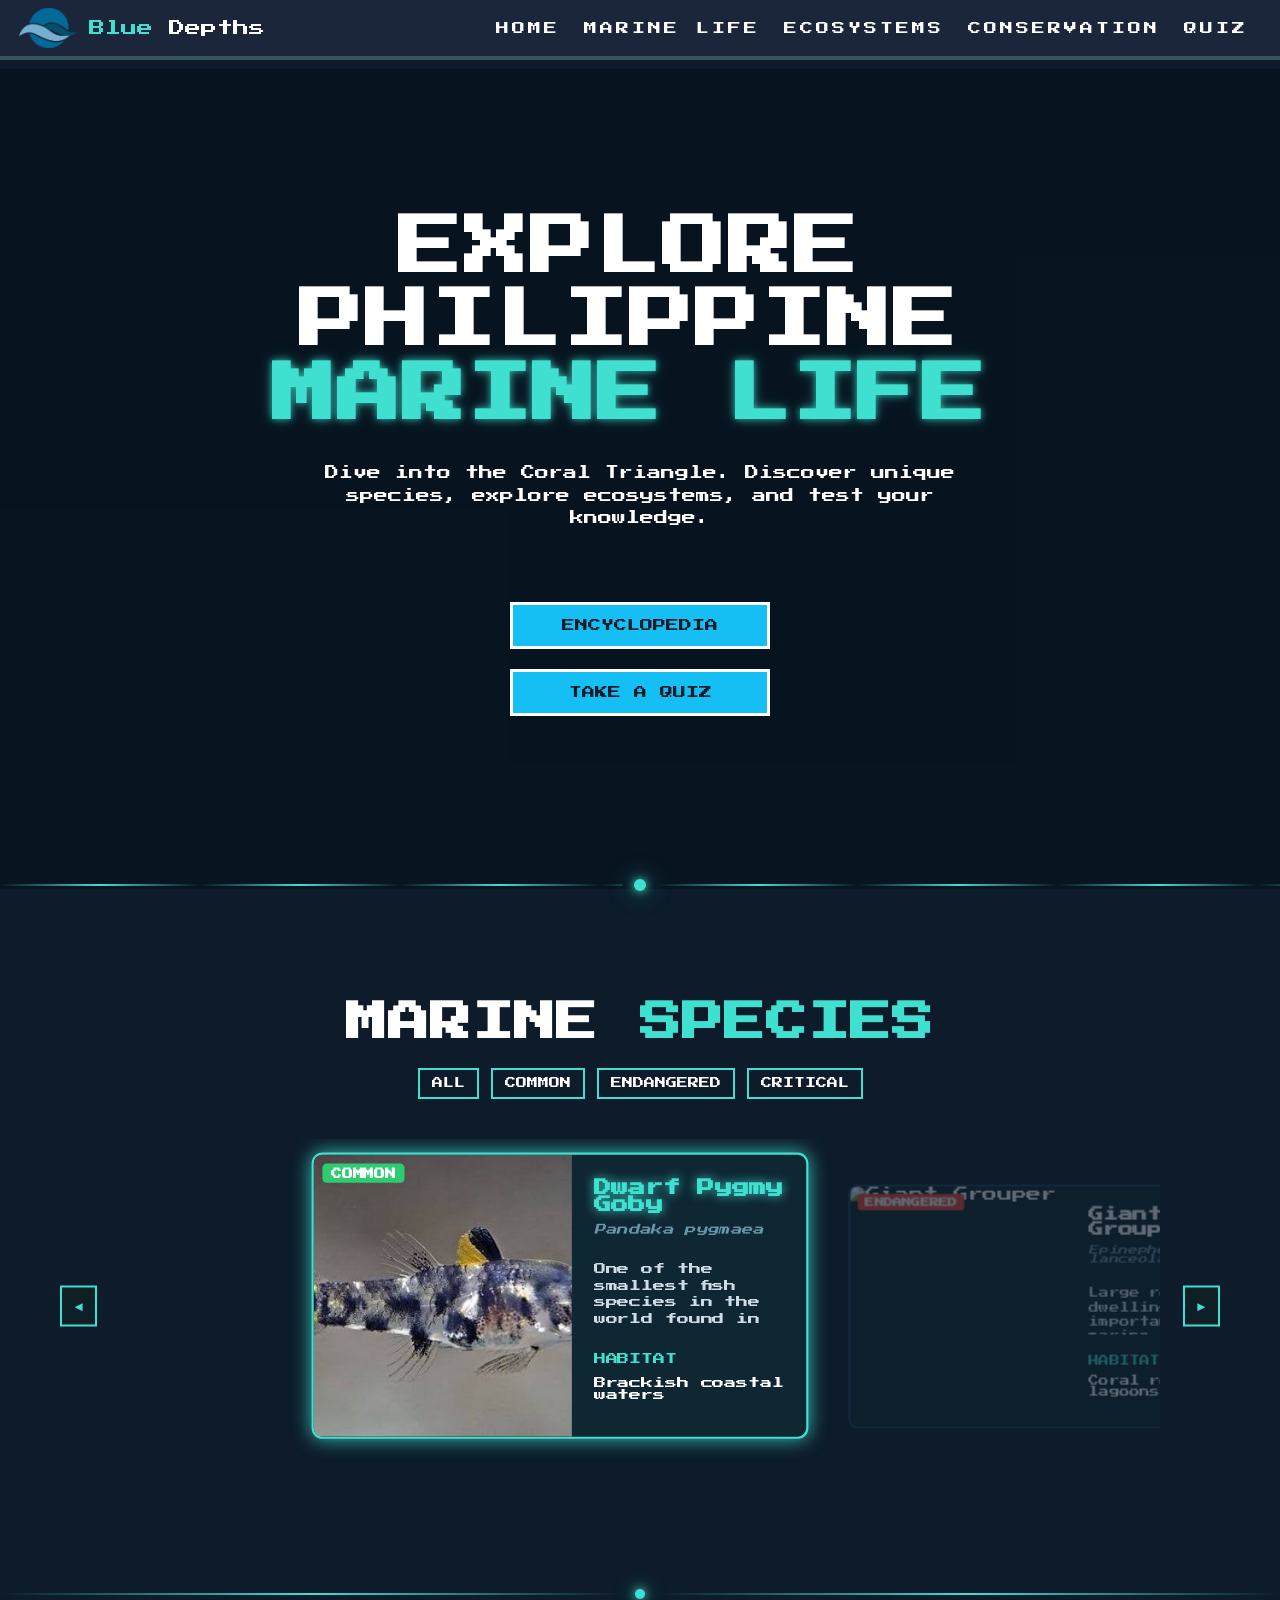
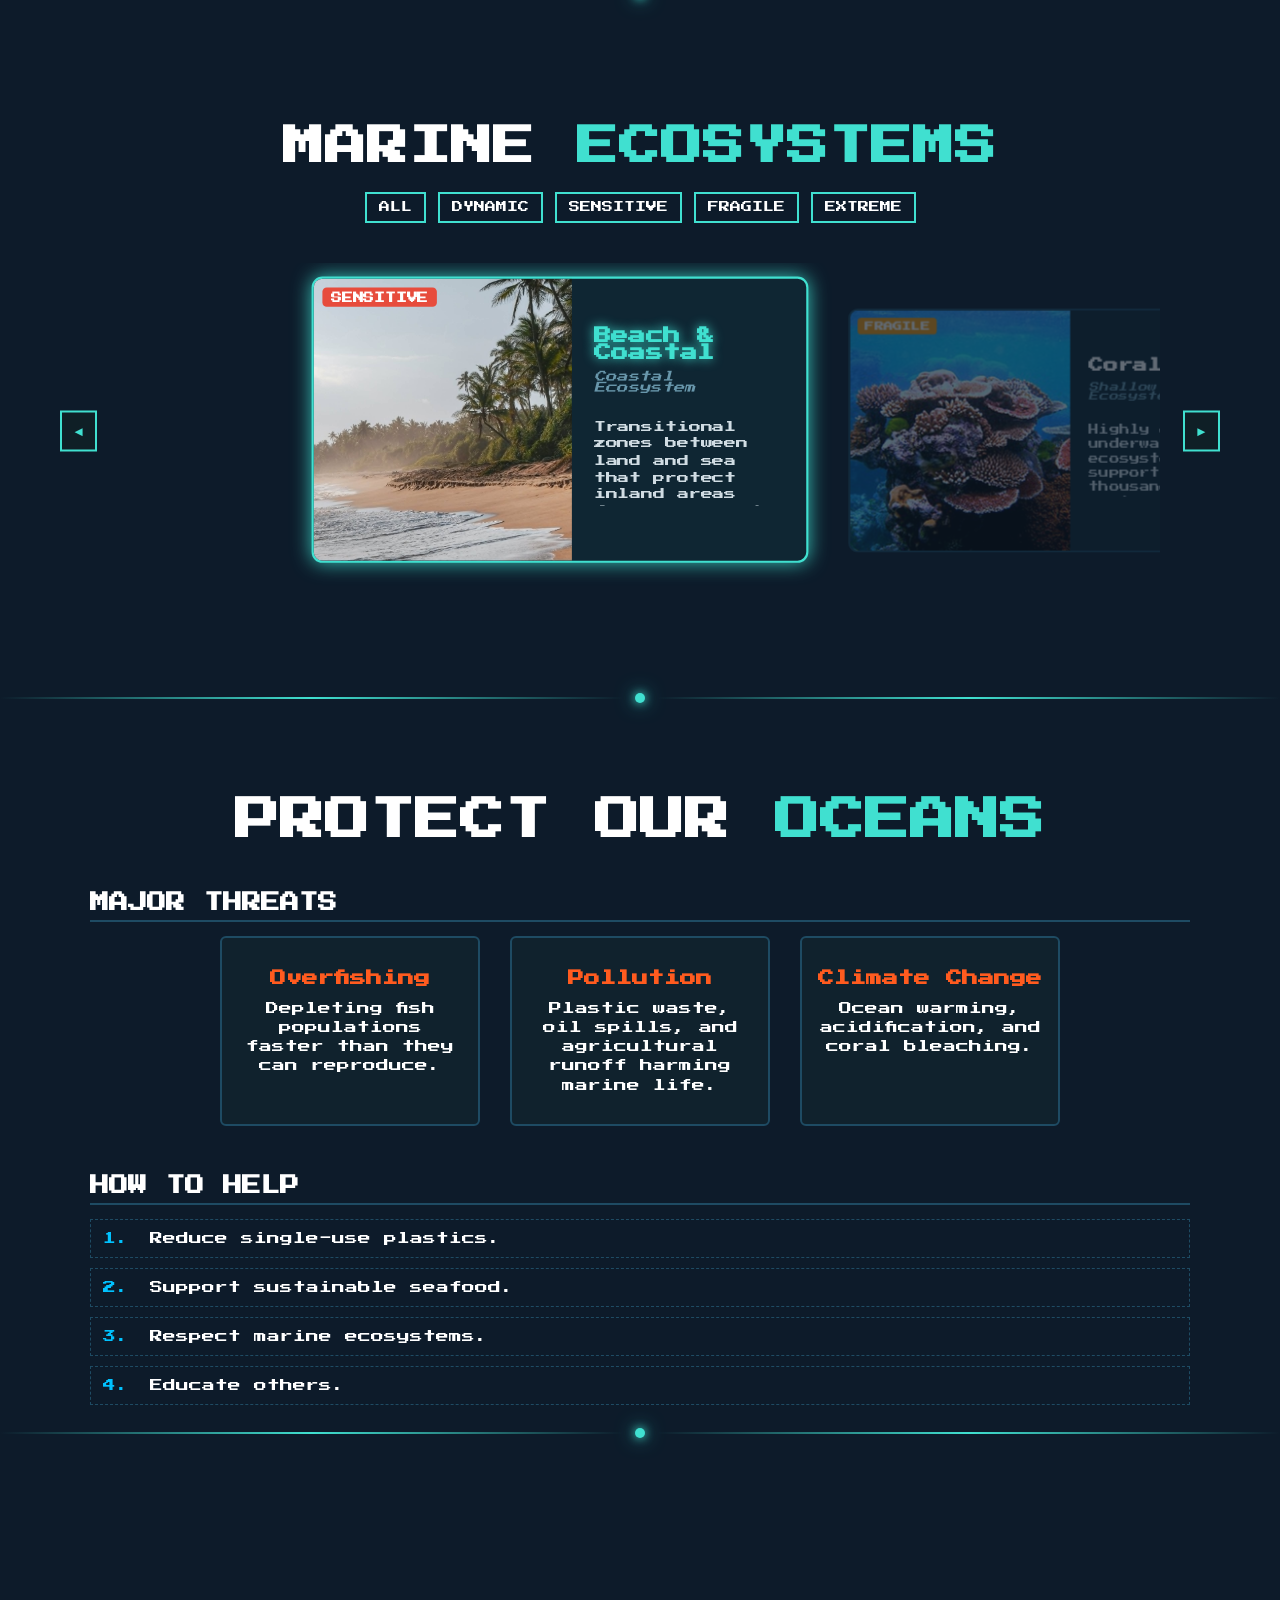
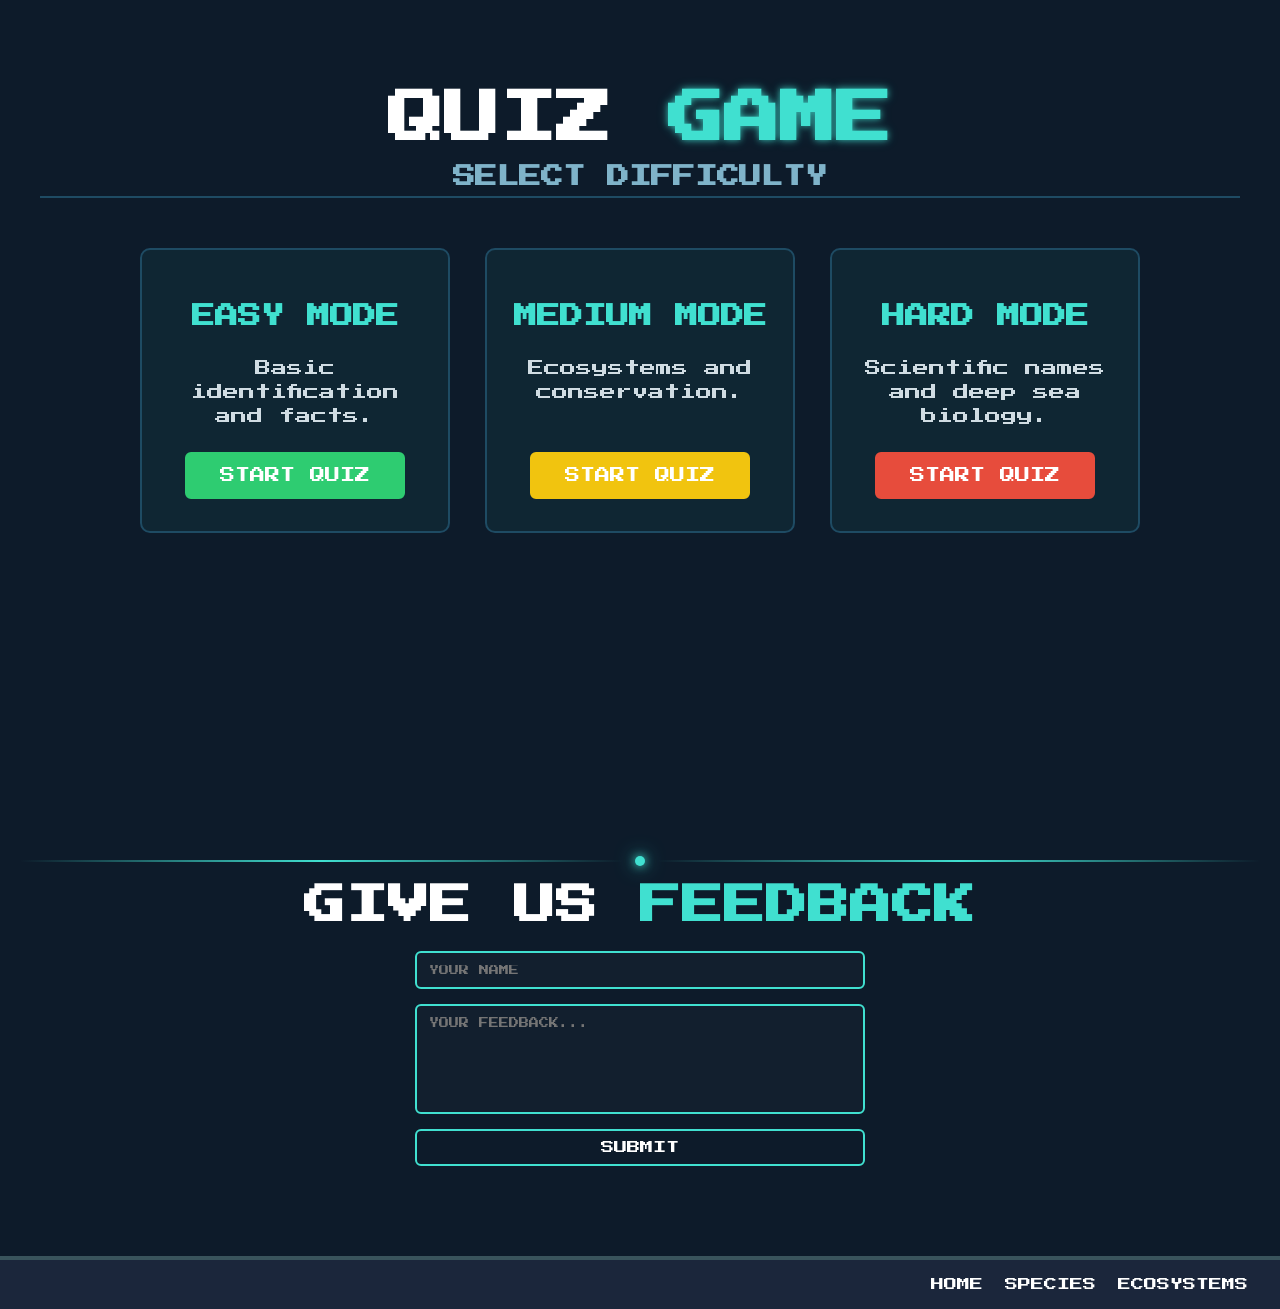
==== html/index.html @ 264533ca "yes" ====
<!DOCTYPE html>
<html lang="en">

<head>
  <meta charset="UTF-8">
  <meta name="viewport" content="width=device-width, initial-scale=1.0">
  <title>Marine Quiz</title>

  <!-- Google Font -->
  <link rel="preconnect" href="https://fonts.googleapis.com">
  <link rel="preconnect" href="https://fonts.gstatic.com" crossorigin>
  <link href="https://fonts.googleapis.com/css2?family=Press+Start+2P&display=swap" rel="stylesheet">

  <!-- CSS  -->
  <link rel="stylesheet" href="css/common.css">
  <link rel="stylesheet" href="css/homepage.css">
  <link rel="stylesheet" href="css/species.css">
  <link rel="stylesheet" href="css/conservation.css">
  <link rel="stylesheet" href="css/quiz.css">

  <!-- AOS  -->
  <link rel="stylesheet" href="https://unpkg.com/aos@2.3.4/dist/aos.css">

  <!-- ONLY scroll safety rule -->
  <style>
    section {
      scroll-margin-top: 90px;
    }

    #home {
     
      padding-top: 69px;
    }

    body:not(.species-page) {
      display: block;
      height: auto;
    }

    .hero {
      display: flex;
      flex-direction: column;
      justify-content: center;
      align-items: center;
      text-align: center;
      min-height: calc(100vh - 80px);
      padding-top: 40px;
    }

    .hero h1 {
      text-align: center;
      max-width: 800px;
      margin: 0 auto;
      line-height: 1.15;
      letter-spacing: 2px;
    }

    .hero p {
      text-align: center;
      max-width: 700px;
    }

    .hero .buttons {
      display: flex;
      justify-content: center;
      gap: 20px;
      margin-top: 25px;
    }

    .hero h1,
    .hero p,
    .hero .buttons {
      position: relative;
      top: -35px;
    }

    #species .species-page-main,
    #ecosystems .species-page-main {
      overflow: visible;
    }

    #conservation .conservation-page-main {
      overflow: visible;
    }
  </style>
</head>

<body>


<!-- ================= NAV ================= -->
<nav>

  <div class="nav-left">
    <img src="images,vids/logs.png" class="logo" alt="logo">
    <span class="site-name">
      <span class="accent">Blue </span>Depths</span>
  </div>

  <!-- HAMBURGER -->
  <div class="hamburger" id="hamburger">☰</div>

  <!-- NAV LINKS -->
  <div class="nav-right" id="navMenu">
    <span class="close-btn" id="closeMenu">✕</span>
    <a href="#home" class="active">HOME</a>
    <a href="#species">MARINE LIFE</a>
    <a href="#ecosystems">ECOSYSTEMS</a>
    <a href="#conservation">CONSERVATION</a>
    <a href="#quiz">QUIZ</a>
  </div>

</nav>

  <!-- ================= HOME ================= -->
  <section id="home" data-aos="fade-up">
    <div class="hero">

      <video autoplay muted loop class="bg-video">
        <source src="images,vids/fish.mp4" type="video/mp4">
      </video>

      <h1 class="reveal-on-scroll">
        EXPLORE<br>
        PHILIPPINE<br>
        <span class="highlight">MARINE LIFE</span>
      </h1>

      <p class="reveal-on-scroll">
        Dive into the Coral Triangle. Discover unique species,
        explore ecosystems, and test your knowledge.
      </p>

      <div class="buttons reveal-on-scroll">
        <a href="#species">ENCYCLOPEDIA</a>
        <a href="#quiz">TAKE A QUIZ</a>
      </div>

    </div>
  </section>

<div class="home-divider">
  <span></span>
</div>
<!-- ================= SPECIES ================= -->


<section id="species">
    <div class="home-divider">
    <span></span>
    </div>
  <main class="species-page-main">

    <section class="marine-species">

      <!-- TITLE -->
      <h1 class="section-title" data-aos="fade-right">
        MARINE <span class="accent">SPECIES</span>
      </h1>

      <!-- FILTER -->
      <div class="filter-buttons">
        <button data-filter="all">ALL</button>
        <button data-filter="common">COMMON</button>
        <button data-filter="endangered">ENDANGERED</button>
        <button data-filter="critical">CRITICAL</button>
      </div>

      <!-- SLIDER CONTAINER -->
      <div class="slider-container">

        <button class="arrow left">◄</button>

        <!-- GRID -->
        <div class="species-scroll">

          <!-- Dwarf Pygmy Goby -->
          <div class="species-card" data-status="common">
            <div class="species-image">
              <img src="images,vids/Dwarf pygmy goby_Fish.jpg" alt="Dwarf Pygmy Goby">
              <span class="status common">COMMON</span>
            </div>
            <div class="species-content">
              <h3>Dwarf Pygmy Goby</h3>
              <p class="latin">Pandaka pygmaea</p>
              <p class="desc">
                One of the smallest fish species in the world found in coastal waters.
              </p>
              <div class="habitat">
                <span>HABITAT</span>
                <p>Brackish coastal waters</p>
              </div>
            </div>
          </div>

          <!-- Giant Grouper -->
          <div class="species-card" data-status="endangered">
            <div class="species-image">
              <img src="images,vids/Giant Grouper_Fish.jpg" alt="Giant Grouper">
              <span class="status endangered">ENDANGERED</span>
            </div>
            <div class="species-content">
              <h3>Giant Grouper</h3>
              <p class="latin">Epinephelus lanceolatus</p>
              <p class="desc">
                Large reef-dwelling fish important for marine ecosystem balance.
              </p>
              <div class="habitat">
                <span>HABITAT</span>
                <p>Coral reefs and lagoons</p>
              </div>
            </div>
          </div>

          <!-- Largetooth Sawfish -->
          <div class="species-card" data-status="critical">
            <div class="species-image">
              <img src="images,vids/Largetooth Sawfish.jpg" alt="Largetooth Sawfish">
              <span class="status critical">CRITICAL</span>
            </div>
            <div class="species-content">
              <h3>Largetooth Sawfish</h3>
              <p class="latin">Pristis pristis</p>
              <p class="desc">
                Critically endangered fish with a distinctive saw-like snout.
              </p>
              <div class="habitat">
                <span>HABITAT</span>
                <p>Coastal waters and estuaries</p>
              </div>
            </div>
          </div>

          <!-- Napoleon Wrasse -->
          <div class="species-card" data-status="endangered">
            <div class="species-image">
              <img src="images,vids/Napoleon Wrasse.jpg" alt="Napoleon Wrasse">
              <span class="status endangered">ENDANGERED</span>
            </div>
            <div class="species-content">
              <h3>Napoleon Wrasse</h3>
              <p class="latin">Cheilinus undulatus</p>
              <p class="desc">
                Large reef fish recognized for its thick lips and intelligence.
              </p>
              <div class="habitat">
                <span>HABITAT</span>
                <p>Coral reefs</p>
              </div>
            </div>
          </div>

          <!-- Pelagic Thresher Shark -->
          <div class="species-card" data-status="endangered">
            <div class="species-image">
              <img src="images,vids/pelagic thresher sharks.jpg" alt="Pelagic Thresher Shark">
              <span class="status endangered">ENDANGERED</span>
            </div>
            <div class="species-content">
              <h3>Pelagic Thresher Shark</h3>
              <p class="latin">Alopias pelagicus</p>
              <p class="desc">
                Shark species known for its long whip-like tail used when hunting.
              </p>
              <div class="habitat">
                <span>HABITAT</span>
                <p>Open tropical oceans</p>
              </div>
            </div>
          </div>

          <!-- Green Sea Turtle -->
          <div class="species-card" data-status="endangered">
            <div class="species-image">
              <img src="images,vids/turtle.jpg" alt="Green Sea Turtle">
              <span class="status endangered">ENDANGERED</span>
            </div>
            <div class="species-content">
              <h3>Green Sea Turtle</h3>
              <p class="latin">Chelonia mydas</p>
              <p class="desc">
                Large marine turtle commonly found in tropical Philippine waters.
              </p>
              <div class="habitat">
                <span>HABITAT</span>
                <p>Coastal waters, seagrass beds</p>
              </div>
            </div>
          </div>

          <!-- Whale Shark -->
          <div class="species-card" data-status="endangered">
            <div class="species-image">
              <img src="images,vids/Whale Shark.jpg" alt="Whale Shark">
              <span class="status endangered">ENDANGERED</span>
            </div>
            <div class="species-content">
              <h3>Whale Shark</h3>
              <p class="latin">Rhincodon typus</p>
              <p class="desc">
                The largest fish species, known for gentle behavior.
              </p>
              <div class="habitat">
                <span>HABITAT</span>
                <p>Open tropical oceans</p>
              </div>
            </div>
          </div>

          <!-- Whale -->
          <div class="species-card" data-status="endangered">
            <div class="species-image">
              <img src="images,vids/whale.jpg" alt="Whale">
              <span class="status endangered">ENDANGERED</span>
            </div>
            <div class="species-content">
              <h3>Whale</h3>
              <p class="latin">Cetacea</p>
              <p class="desc">
                Large marine mammals that play a vital role in ocean ecosystems.
              </p>
              <div class="habitat">
                <span>HABITAT</span>
                <p>Deep and open oceans</p>
              </div>
            </div>
          </div>

        </div>

        <button class="arrow right">►</button>

      </div>

    </section>

  </main>
</section>

<div class="section-divider">
  <span></span>
</div>
<!-- ================= ECOSYSTEMS ================= -->
<section id="ecosystems">
  <main class="species-page-main">

    <section class="marine-species">

      <!-- TITLE -->
      <h1 class="section-title" data-aos="fade-right">
        MARINE <span class="accent">ECOSYSTEMS</span>
      </h1>

      <!-- FILTER -->
      <div class="ecosystem-filter-buttons">
        <button data-filter="all">ALL</button>
        <button data-filter="common">DYNAMIC</button>
        <button data-filter="endangered">SENSITIVE</button>
        <button data-filter="fragile">FRAGILE</button>
        <button data-filter="critical">EXTREME</button>
      </div>

      <!-- ================= SLIDER WRAPPER ================= -->
      <div class="slider-container">

        <button class="arrow left">◄</button>

        <div class="species-scroll">

          <!-- Beach & Coastal -->
          <div class="species-card" data-status="endangered">
            <div class="species-image">
              <img src="images,vids/Beach and Coastal Ecosystem.jpg" alt="Beach and Coastal Ecosystem">
              <span class="status endangered">SENSITIVE</span>
            </div>
            <div class="species-content">
              <h3>Beach & Coastal</h3>
              <p class="latin">Coastal Ecosystem</p>
              <p class="desc">
                Transitional zones between land and sea that protect inland areas from waves and storms.
              </p>
            </div>
          </div>

          <!-- Coral Reefs -->
          <div class="species-card" data-status="fragile">
            <div class="species-image">
              <img src="images,vids/coral reefs.jpg" alt="Coral Reefs">
              <span class="status fragile">FRAGILE</span>
            </div>
            <div class="species-content">
              <h3>Coral Reefs</h3>
              <p class="latin">Shallow Marine Ecosystem</p>
              <p class="desc">
                Highly diverse underwater ecosystems that support thousands of marine species.
              </p>
            </div>
          </div>

          <!-- Mangrove Forests -->
          <div class="species-card" data-status="endangered">
            <div class="species-image">
              <img src="images,vids/Mangrove Forests.jpg" alt="Mangrove Forests">
              <span class="status endangered">SENSITIVE</span>
            </div>
            <div class="species-content">
              <h3>Mangrove Forests</h3>
              <p class="latin">Coastal Wetlands</p>
              <p class="desc">
                Mangroves prevent coastal erosion and act as nurseries for fish.
              </p>
            </div>
          </div>

          <!-- Seagrass Beds -->
          <div class="species-card" data-status="fragile">
            <div class="species-image">
              <img src="images,vids/Seagrass Beds.jpg" alt="Seagrass Beds">
              <span class="status fragile">FRAGILE</span>
            </div>
            <div class="species-content">
              <h3>Seagrass Beds</h3>
              <p class="latin">Shallow Coastal Waters</p>
              <p class="desc">
                Underwater meadows providing food and shelter for marine life.
              </p>
            </div>
          </div>

          <!-- Intertidal -->
          <div class="species-card" data-status="common">
            <div class="species-image">
              <img src="images,vids/Intertidal Zones.jpg" alt="Intertidal Zones">
              <span class="status common">DYNAMIC</span>
            </div>
            <div class="species-content">
              <h3>Intertidal Zones</h3>
              <p class="latin">Tidal Shore Ecosystem</p>
              <p class="desc">
                Areas exposed during low tide and submerged during high tide.
              </p>
            </div>
          </div>

          <!-- Estuaries -->
          <div class="species-card" data-status="endangered">
            <div class="species-image">
              <img src="images,vids/Estuaries.jpg" alt="Estuaries">
              <span class="status endangered">SENSITIVE</span>
            </div>
            <div class="species-content">
              <h3>Estuaries</h3>
              <p class="latin">Brackish Ecosystem</p>
              <p class="desc">
                Nutrient-rich areas where freshwater meets seawater.
              </p>
            </div>
          </div>

          <!-- Open Ocean -->
          <div class="species-card" data-status="common">
            <div class="species-image">
              <img src="images,vids/Open Ocean.jpg" alt="Open Ocean">
              <span class="status common">DYNAMIC</span>
            </div>
            <div class="species-content">
              <h3>Open Ocean</h3>
              <p class="latin">Pelagic Zone</p>
              <p class="desc">
                Largest marine ecosystem supporting migratory species.
              </p>
            </div>
          </div>

          <!-- Deep Sea -->
          <div class="species-card" data-status="critical">
            <div class="species-image">
              <img src="images,vids/Deep Sea Ecosystem.jpg" alt="Deep Sea Ecosystem">
              <span class="status critical">EXTREME</span>
            </div>
            <div class="species-content">
              <h3>Deep Sea</h3>
              <p class="latin">Aphotic Zone</p>
              <p class="desc">
                Dark, high-pressure environment with unique organisms.
              </p>
            </div>
          </div>

        </div>

        <button class="arrow right">►</button>

      </div>
      <!-- ================= END SLIDER ================= -->

    </section>
  </main>
</section>

<div class="section-divider">
  <span></span>
</div>
  <!-- ================= CONSERVATION ================= -->
<main class="conservation-page-main">
    <div class="conservation">

      <!-- TITLE -->
      <h1 class="con-title reveal-on-scroll">
        PROTECT OUR <span class="accent">OCEANS</span>
      </h1>

      <!-- MAJOR THREATS -->
      <section>
        <h2 class="reveal-on-scroll">MAJOR THREATS</h2>

        <div class="threats">
          <div class="card reveal-on-scroll" style="--delay: 0s">
            <h3>Overfishing</h3>
            <p>Depleting fish populations faster than they can reproduce.</p>
          </div>

          <div class="card reveal-on-scroll" style="--delay: 0.15s">
            <h3>Pollution</h3>
            <p>Plastic waste, oil spills, and agricultural runoff harming marine life.</p>
          </div>

          <div class="card reveal-on-scroll" style="--delay: 0.3s">
            <h3>Climate Change</h3>
            <p>Ocean warming, acidification, and coral bleaching.</p>
          </div>
        </div>
      </section>

      <!-- HOW TO HELP -->
      <section>
        <h2 class="reveal-on-scroll">HOW TO HELP</h2>

        <div class="help-list">
          <div class="reveal-on-scroll"><span>1.</span> Reduce single-use plastics.</div>
          <div class="reveal-on-scroll"><span>2.</span> Support sustainable seafood.</div>
          <div class="reveal-on-scroll"><span>3.</span> Respect marine ecosystems.</div>
          <div class="reveal-on-scroll"><span>4.</span> Educate others.</div>
        </div>
      </section>
    </div>
  </main>

<div class="section-divider">
  <span></span>
</div>
<!-- ================= QUIZ ================= -->
<section id="quiz">

  <main class="quiz-container">

    <!-- MAIN TITLE -->
    <h1 class="quiz-main-title reveal-on-scroll">
      QUIZ <span class="accent">GAME</span>
    </h1>

    <!-- SUBTITLE -->
    <h2 class="quiz-subtitle reveal-on-scroll">
      SELECT DIFFICULTY
    </h2>

    <!-- MODES -->
    <div class="mode-grid">

      <div class="mode-card reveal-on-scroll" style="--delay: 0s">
        <h3>EASY MODE</h3>
        <p>Basic identification and facts.</p>
        <a href="easy-quiz.html" class="start-btn easy">START QUIZ</a>
      </div>

      <div class="mode-card reveal-on-scroll" style="--delay: 0.15s">
        <h3>MEDIUM MODE</h3>
        <p>Ecosystems and conservation.</p>
        <a href="medium-quiz.html" class="start-btn medium">START QUIZ</a>
      </div>

      <div class="mode-card reveal-on-scroll" style="--delay: 0.3s">
        <h3>HARD MODE</h3>
        <p>Scientific names and deep sea biology.</p>
        <a href="hard-quiz.html" class="start-btn hard">START QUIZ</a>
      </div>

    </div>

  </main>

</section>


<!-- ================= FEEDBACK ================= -->

<section id="feedback">
  
  <div class="section-divider">
    <span></span>
  </div>


  <main class="species-page-main">
    <section class="marine-species">

      <h1 class="section-title">
        GIVE US <span class="accent">FEEDBACK</span>
      </h1>

      <form class="feedback-form">

        <input type="text" id="nameInput" placeholder="YOUR NAME" required>

        <textarea id="feedbackInput" placeholder="YOUR FEEDBACK..." required></textarea>

        <button type="submit">SUBMIT</button>

      </form>

    </section>
  </main>

</section>

<!-- THANK YOU POPUP -->
<div id="thankPopup" class="popup">
  <div class="popup-box">
    ✅ Thank you for your feedback!
  </div>
</div>

  <!-- ================= FOOTER ================= -->

<footer>
  <div class="foot-right">
    <a href="#home">HOME</a>
    <a href="#species">SPECIES</a>
    <a href="#ecosystems">ECOSYSTEMS</a>
  </div>
</footer>


<!-- MODAL -->
<!-- SOUND -->
<audio id="click-sound" src="images/vids/tunetank.com_interface-cursor-click.wav"></audio>

<!-- ================= AOS SCRIPT ================= -->
<script src="https://unpkg.com/aos@2.3.4/dist/aos.js"></script>

<!-- ================= MAIN JS ================= -->
<script src="js/scroll-species.js"></script>

<!-- ================= AUDIO ================= -->
<!-- AUDIO -->
<audio id="click-sound" preload="auto">
  <source src="images,vids/tunetank.com_interface-cursor-click.wav" type="audio/wav">
</audio>

<!-- SIMPLE LARGE IMAGE MODAL -->
<div id="detailModal" class="modal">
  <div class="modal-content">
    <span class="modal-close">&times;</span>
    
<div class="modal-image">
  <img id="modalImage" src="" alt="">
  <span id="modalStatus" class="modal-status"></span>   <!-- ← Add this -->
</div>
    
    <div class="modal-info">
      <h2 id="modalTitle"></h2>
      <p id="modalLatin" class="latin-name"></p>
      <div id="modalStatus" class="modal-status"></div>
      
      <div class="modal-description">
        <h3>Description</h3>
        <p id="modalDesc"></p>
      </div>
      
      <div class="modal-habitat">
        <h3>Habitat</h3>
        <p id="modalHabitat"></p>
      </div>
    </div>
  </div>
</div>

</body>
</html>
---- html/css/common.css ----
/* ========================= GLOBAL RESET ========================= */
:root {
  --feedback-offset: -80px;
}
* {
  box-sizing: border-box;
}

html,
body {
  margin: 0;
  padding: 0;

  overflow-x: hidden;
}

/* ========================= GLOBAL ========================= */
body {
  font-family: "Press Start 2P", system-ui;

  background-color: #0d1b2a;
  color: #ffffff;
}

.accent {
  color: #40E0D0;
}

/* EASY FEEDBACK POSITION CONTROL */
:root {
  --feedback-offset: 100px;
}
/* ================= COMPACT MOBILE MODAL ================= */
.modal {
  display: none;
  position: fixed;
  z-index: 2000;
  left: 0;
  top: 0;
  width: 100%;
  height: 100%;
  background-color: rgba(0, 0, 0, 0.95);
  overflow-y: auto;
  padding: 15px 10px;
}

.modal-content {
  background-color: #0a1f2b;
  margin: 0 auto;
  max-width: 260px;
  border: 3px solid #40E0D0;
  border-radius: 12px;
  overflow: hidden;
  box-shadow: 0 0 30px rgba(64, 224, 208, 0.5);
}
.modal-info {
  padding: 20px;
}

.modal-info h2 {
  font-size: 1.6rem;
  margin: 0 0 8px 0;
  color: #40E0D0;
}

.latin-name {
  font-size: 1rem;
  color: #7fb3c9;
  margin-bottom: 15px;
}

.modal-status {
  position: absolute;
  top: 15px;
  left: 15px;
  padding: 6px 16px;
  border-radius: 5px;
  font-size: 13px;
  font-weight: bold;
}

/* Text sections spacing */
.modal-description h3,
.modal-habitat h3 {
  color: #40E0D0;
  margin: 22px 0 8px 0;
  font-size: 1.2rem;
}

.modal-description p,
.modal-habitat p {
  font-size: 0.97rem;
  line-height: 1.65;
  margin-bottom: 0;
}
/* Make it smaller on mobile */
@media (max-width: 768px) {
  .modal-content {
    margin: 20px auto;
    max-height: 85vh;           /* Not full screen */
  }
  
  .modal-image img {
    height: 100px;              /* Smaller image */
  }
}

.modal-image img {
  width: 100%;
  height: 220px;
  object-fit: cover;
}

/* Desktop version */
@media (min-width: 769px) {
  .modal-content {
    display: flex;
    max-width: 820px;
  }
  .modal-image img {
    width: 360px;
    height: 360px;
  }
}

.modal-close {
  position: absolute;
  top: 12px;
  right: 18px;
  font-size: 38px;
  color: #40E0D0;
  cursor: pointer;
  z-index: 10;
}

.modal-info {
  padding: 18px 20px;
}

.modal-info h2 {
  font-size: 1.55rem;
  margin: 0 0 6px 0;
  color: #40E0D0;
}

.latin-name {
  font-size: 1rem;
  color: #7fb3c9;
  margin-bottom: 12px;
}

.modal-status {
  display: inline-block;
  padding: 6px 16px;
  border-radius: 6px;
  font-size: 12.5px;
  margin-bottom: 18px;
}

.modal-description h3,
.modal-habitat h3 {
  color: #40E0D0;
  margin: 18px 0 8px 0;
  font-size: 1.15rem;
}

.modal-description p,
.modal-habitat p {
  font-size: 0.95rem;
  line-height: 1.6;
}
.modal-image {
  position: relative;
}

.modal-image .modal-status {
  position: absolute;
  top: 15px;
  left: 15px;
  padding: 6px 14px;
  border-radius: 4px;
  font-size: 13px;
  font-weight: bold;
  z-index: 5;
}

/* Status colors */
.modal-status.common { background-color: #2ecc71; }
.modal-status.endangered { background-color: #e74c3c; }
.modal-status.critical { background-color: #b71c1c; }
.modal-status.fragile { background-color: #f39c12; }

/* ========================= NAV BAR ========================= */
nav {
  position: relative;
  z-index: 1000;

  width: 100%;
  height: 60px;

  padding: 14px 10px;

  display: flex;
  justify-content: space-between;
  align-items: center;

  background-color: #1b263b;

  border-bottom: 4px solid #39545c;
}

.nav-left {
  display: flex;
  align-items: center;

  gap: 8px;

  margin-left: -13px;
}

.logo {
  height: clamp(20px, 8vw, 40px) !important;
}

.site-name {
  font-size: clamp(0.7rem, 3vw, 1rem) !important;
}

/* ========================= NAV LINKS ========================= */
.nav-right {
  display: flex;

  gap: 20px;

  opacity: 1;

  transition: opacity 0.3s ease;
}

.nav-right a {
  color: #ffffff;

  text-decoration: none;

  font-size: clamp(16px, 5vw, 22px);

  letter-spacing: 3px;

  text-align: center;

  transition: 0.2s;
}

.nav-right a:hover {
  color: #40E0D0;

  text-shadow: 0 0 12px rgba(64, 224, 208, 0.8);

  transform: scale(1.05);
}

/* ========================= HAMBURGER ======================== */
.hamburger {
  display: none;

  background: none;
  border: none;

  color: white;

  font-size: 28px;

  cursor: pointer;
}

/* CLOSE BUTTON */
.close-btn {
  position: absolute;

  top: 25px;
  right: 25px;

  color: white;

  font-size: 28px;

  cursor: pointer;

  transition: 0.2s;
}

.close-btn:hover {
  color: #40E0D0;

  transform: scale(1.1);
}

/* ========================= HERO / HOMEPAGE ========================= */
#home {
  position: relative;

  overflow: hidden;
}

.bg-video {
  position: absolute;
  inset: 0;

  width: 100%;
  height: 100%;

  object-fit: cover;

  z-index: -1;
}

.hero {
  display: flex;
  flex-direction: column;
  justify-content: center;
  align-items: center;

  width: 100%;
  max-width: 100%;

  min-height: 100vh;

  padding: 40px 20px;

  gap: 20px;

  text-align: center;

  overflow: hidden;
}

/* ========================= HERO TEXT ========================= */
.hero h1 {
  margin: 0 auto 10px;

  max-width: 95%;

  font-size: clamp(1rem, 9vw, 4rem) !important;

  line-height: 1.3;

  letter-spacing: 1px;

  overflow-wrap: break-word;

  white-space: normal;

  transform: translateX(-11px) !important;
}

.hero p {
  max-width: 320px;

  margin-top: 10px;

  font-size: clamp(10px, 3vw, 16px);

  line-height: 1.6;
}

/* HIGHLIGHT */
.hero .highlight {
  display: inline-block;

  white-space: nowrap;

  font-size: clamp(1.4rem, 8vw, 4rem);

  color: #40E0D0;

  letter-spacing: 1px;

  text-shadow: 0 0 8px rgba(64, 224, 208, 0.7);
}

/* ========================= BUTTONS  ========================= */
.buttons {
  display: flex;
  flex-direction: column;
  align-items: center;

  gap: 12px;

  margin-top: 20px;
}

.buttons a {
  width: 100%;
  max-width: 260px;

  display: block;

  padding: clamp(8px, 2vw, 14px);

  border: 2px solid #40E0D0;

  color: white;

  text-align: center;
  text-decoration: none;

  font-size: clamp(10px, 2.5vw, 13px);

  transition: all 0.2s ease;
}

.buttons a:hover {
  background-color: #40E0D0;

  color: #0d1b2a;
}


/* ========================= FOOTER (RIGHT ALIGN ALL DEVICES) ========================= */

footer {
  width: 100%;
  padding: 16px 20px;

  display: flex;
  justify-content: flex-end;   /* RIGHT */
  align-items: center;

  background-color: #1b263b;
  border-top: 4px solid #39545c;
}

/* FORCE RIGHT */
.foot-right {
  display: flex;
  gap: 20px;

  margin-left: auto;      
  justify-content: flex-end;
}

/* LINKS STYLE */
.foot-right a {
  color: white;
  text-decoration: none;
  font-size: clamp(10px, 2vw, 13px);
}

.foot-right a:hover {
  color: #40E0D0;
}


/* ========================= QUIZ ========================= */
#quiz {
  padding-bottom: 10px !important;
}

#quiz .quiz-container {
  margin-bottom: 0;
  padding-bottom: 0;
}

/* =========================  FEEDBACK FORM  ========================= */
#feedback {
  padding: 50px 20px;

  /* CONTROL POSITION HERE */
  margin-top: var(--feedback-offset);
}

#feedback .species-page-main {
  padding-top: 0 !important;
}

.feedback-form {
  display: flex;
  flex-direction: column;

  gap: 15px;

  max-width: 450px;

  margin: 0 auto;
}

/* INPUTS */
.feedback-form input,
.feedback-form textarea {
  font-family: "Press Start 2P", system-ui;

  font-size: 10px;

  padding: 12px;

  border: 2px solid #40E0D0;
  border-radius: 6px;

  background: rgba(255, 255, 255, 0.02);

  color: white;

  outline: none;

  transition: 0.2s;
}

/* INPUT FOCUS */
.feedback-form input:focus,
.feedback-form textarea:focus {
  border-color: #40E0D0;

  box-shadow: 0 0 10px rgba(64, 224, 208, 0.6);
}

/* TEXTAREA */
.feedback-form textarea {
  min-height: 110px;

  resize: none;
}

/* BUTTON */
.feedback-form button {
  font-family: "Press Start 2P", system-ui;

  padding: 10px;

  background: none;

  color: white;

  border: 2px solid #40E0D0;
  border-radius: 6px;

  cursor: pointer;

  transition: 0.2s;
}

.feedback-form button:hover {
  background: #40E0D0;

  color: #0d1b2a;

  box-shadow: 0 0 12px rgba(64, 224, 208, 0.7);
}

/* POPUP  */
.popup {
  position: fixed;
  inset: 0;

  display: none;
  justify-content: center;
  align-items: center;

  background: rgba(0, 0, 0, 0.7);
}

.popup-box {
  font-family: "Press Start 2P";

  padding: 20px;

  background: #0f2633;

  color: #40E0D0;

  border: 2px solid #40E0D0;
  border-radius: 8px;

  text-align: center;

  box-shadow: 0 0 15px rgba(64, 224, 208, 0.8);
}

/* HOME DIVIDER */
.home-divider {
  height: 40px;
}

/* =========================            MOBILE NAV              ======================== */
@media only screen and (max-width: 768px) {
  
  footer {
    flex-direction: column;
    padding: 12px;
    gap: 10px;
  }

  .foot-right {
    flex-wrap: wrap;
    gap: 14px;
  }


  .site-name {
    font-size: 12px;
  }

  .logo {
    height: 28px;
  }

  .hamburger {
    display: block;
  }

  .nav-right {
    display: none !important;

    position: fixed;
    inset: 0;

    width: 100%;
    height: 100%;

    background: rgba(13, 27, 42, 0.85);

    backdrop-filter: blur(8px);

    flex-direction: column;
    justify-content: center;
    align-items: center;

    gap: 40px !important;

    z-index: 999;

    opacity: 0;

    transition: opacity 0.3s ease;
  }

  .nav-right.show {
    display: flex !important;

    opacity: 1;
  }

  .nav-right a {
    font-size: clamp(24px, 4vw, 32px) !important;

    letter-spacing: 4px;
  }

  .close-btn {
    font-size: 32px;
  }

  footer {
    height: auto;

    padding: 10px 12px;

    flex-direction: column;

    gap: 8px;
  }

  .foot-right {
    flex-wrap: wrap;

    justify-content: center;

    gap: 12px;
  }
  
  :root {
    --feedback-offset: -130px;
  }


  #quiz {
    padding-bottom: 10px !important;
  }

  .species-scroll {
    padding-bottom: 0 !important;
  }


 
  
  #quiz + .section-divider {
    margin-top: -150px !important;
  }
  
  #feedback .section-divider {
    margin-top: 80px!important;   /* move it UP */
  }


}

/* =========================           DESKTOP             ========================= */
@media only screen and (min-width: 768px) {
  

  .close-btn {
    display: none !important;
  }

  .buttons {
    flex-direction: row;
  }
}

footer {
  border-top: 4px solid #39545c;
  background-color: #1b263b;
}
:root {
  --feedback-divider-offset-desktop: 12vh; /* controls downward movement */
}
@media (min-width: 769px) {

  #feedback .section-divider {
    position: relative;
    top: var(--feedback-divider-offset-desktop);  /* MOVE DOWN */
  }

}

html, body {
  overflow-x: hidden!important;   /* LOCK SIDE SCROLL */
}
---- html/css/homepage.css ----
/* =========================
   HERO SECTION
========================= */
.hero {
  position: relative;

  min-height: calc(100vh - 80px);

  display: flex;
  flex-direction: column;
  justify-content: center;
  align-items: flex-start;

  padding: 0 60px;

  overflow: hidden;
  box-sizing: border-box;
}

/* =========================
   BACKGROUND VIDEO
========================= */
.bg-video {
  position: absolute;
  inset: 0;

  width: 100%;
  height: 100%;

  object-fit: cover;

  transform: scaleX(-1);

  z-index: -2;
}

/* =========================
   HERO OVERLAY
========================= */
.hero::before {
  content: "";

  position: absolute;
  inset: 0;

  background: rgba(5, 15, 25, 0.55);

  z-index: -1;
}

/* =========================
   HERO TITLE
========================= */
.hero h1 {
  max-width: 700px;

  margin-bottom: 20px;

  font-size: clamp(36px, 5vw, 64px);
  line-height: 1.1;
}

/* =========================
   HERO TEXT
========================= */
.hero p {
  max-width: 680px;

  margin-bottom: 28px;

  font-size: 14px;
  line-height: 1.6;
}

/* =========================
   HIGHLIGHT TEXT
========================= */
.hero .highlight {
  display: inline-block;

  color: #40E0D0;

  white-space: nowrap;

  text-shadow:
    0 0 6px rgba(64, 224, 208, 0.7),
    0 0 14px rgba(64, 224, 208, 0.4);
}

/* =========================
   BUTTONS
========================= */
.buttons {
  display: flex;
  flex-wrap: wrap;

  gap: 20px;
}

.buttons a {
  padding: 14px 28px;

  background-color: #15bff3;

  border: 3px solid #ffffff;

  color: #0d1b2a;
  text-decoration: none;

  font-size: 13px;

  transition: 0.25s ease;
}

.buttons a:hover {
  background-color: #0099cc;

  transform: translateY(-2px);
}

/* =========================
   REVEAL ANIMATION
========================= */
.reveal-on-scroll {
  opacity: 0;

  transform: translateY(40px);

  transition: 0.9s ease;
}

.reveal-on-scroll.revealed {
  opacity: 1;

  transform: translateY(0);
}

/* =========================
   HOME SECTION
========================= */
#home,
.home-section {
  position: relative;
}

/* =========================
   HOME DIVIDER
========================= */
.home-divider {
  position: absolute;

  left: 0;
  bottom: 0;

  width: 100%;
  height: 80px;

  display: flex;
  align-items: center;
  justify-content: center;

  pointer-events: none;

  z-index: 2;
}

/* =========================
   HOME DIVIDER LINES
========================= */
.home-divider::before,
.home-divider::after {
  content: "";

  flex: 1;
  height: 2px;

  background: linear-gradient(
    90deg,
    transparent,
    #40E0D0,
    transparent
  );

  background-size: 200px 100%;

  animation: waveFlow 3s linear infinite;
}

/* =========================
   HOME DIVIDER DOT
========================= */
.home-divider span {
  width: 12px;
  height: 12px;

  margin: 0 12px;

  background: #40E0D0;
  border-radius: 50%;

  box-shadow:
    0 0 10px #40E0D0,
    0 0 25px rgba(64,224,208,0.8);

  animation: pulse 1.5s infinite alternate;
}

/* =========================
   GLOBAL SECTION DIVIDER
========================= */
.section-divider {
  width: 100%;
  height: 60px;

  display: flex;
  align-items: center;
  justify-content: center;

  margin: 0 auto;

  pointer-events: none;
}

/* =========================
   SECTION DIVIDER LINES
========================= */
.section-divider::before,
.section-divider::after {
  content: "";

  flex: 1;
  height: 2px;

  background: linear-gradient(
    90deg,
    transparent,
    #40E0D0,
    transparent
  );

  background-size: 200px 100%;

  animation: waveFlow 3s linear infinite;
}

/* =========================
   SECTION DIVIDER DOT
========================= */
.section-divider span {
  width: 12px;
  height: 12px;

  margin: 0 12px;

  background: #40E0D0;
  border-radius: 50%;

  box-shadow:
    0 0 10px #40E0D0,
    0 0 25px rgba(64,224,208,0.8);

  animation: pulse 1.5s infinite alternate;
}

/* =========================
   DIVIDER ANIMATIONS
========================= */

/* 🌊 moving ocean wave */
@keyframes waveFlow {
  0% {
    background-position: 0 0;
  }

  100% {
    background-position: 200px 0;
  }
}

/* ✨ glowing pulse */
@keyframes pulse {
  from {
    transform: scale(0.8);

    box-shadow:
      0 0 5px #40E0D0;
  }

  to {
    transform: scale(1.2);

    box-shadow:
      0 0 20px #40E0D0;
  }
}

/* =========================
   MARINE SPECIES SECTION
========================= */
.marine-species {
  overflow: hidden;

  margin-top: 0;

  padding-top: 30px;
}

/* REMOVE EXTRA GAP */
.marine-species h2 {
  margin-top: 0;
}

/* =========================
   MOBILE RESPONSIVE
========================= */
@media (max-width: 600px) {

  /* HERO */
  .hero {
    padding: 0 24px;

    align-items: center;
    text-align: center;
  }

  /* BUTTONS */
  .buttons {
    flex-direction: column;

    width: 100%;
  }

  .buttons a {
    width: 100%;

    text-align: center;
  }

  /* HOME DIVIDER */
  .home-divider {
    bottom: -12px;

    height: 40px;

    padding: 0 20px; /* ✅ aligns with marine section */
  }

  /* SECTION DIVIDER */
  .section-divider {
    height: 40px;

    padding: 0 20px; /* ✅ responsive alignment */
  }

  /* SMALLER DIVIDER DOT */
  .home-divider span,
  .section-divider span {
    width: 8px;
    height: 8px;

    margin: 0 8px;
  }

}

/* =========================
   TABLET
========================= */
@media (min-width: 601px) and (max-width: 900px) {

  .hero {
    padding: 0 40px;
  }

  .home-divider {
    bottom: -18px;
  }

}

/* =========================
   DESKTOP
========================= */
@media (min-width: 901px) {

  .home-divider {
    bottom: -25px;
  }

}

/* FIX WEIRD SPACING BETWEEN SPECIES AND ECOSYSTEMS */
#species {
  padding-bottom: 20px !important;
  margin-bottom: 0 !important;
}

.section-divider {
  margin: 30px 0 !important;   /* Reduced spacing */
}

#ecosystems {
  margin-top: -20px;           /* Pull it up a bit */
  padding-top: 10px;
}

#ecosystems .marine-species {
  padding-top: 0;
}
---- html/css/species.css ----
/* ========================= BASE LAYOUT ======================== */
body {
  margin: 0;
  min-height: 100vh;

  display: flex;
  flex-direction: column;
}

.species-page-main {
  flex: 1;

  overflow-y: visible;

  padding: clamp(20px, 5vw, 40px);
}

.marine-species {
  max-width: 1200px;
  margin: 0 auto;
}

.section-title {
  text-align: center;

  font-size: clamp(1.5rem, 5vw, 2.6rem);

  margin-bottom: 25px;
}

/* ========================= FILTER BUTTONS ========================= */
.filter-buttons,
.ecosystem-filter-buttons {
  display: flex;
  justify-content: center;
  flex-wrap: wrap;

  gap: 12px;

  margin: 10px 0 40px;
}

.filter-buttons button,
.ecosystem-filter-buttons button {
  font-family: "Press Start 2P", system-ui;

  font-size: clamp(8px, 2vw, 11px);

  padding: 8px 12px;

  border: 2px solid #40E0D0;

  background: none;
  color: white;

  cursor: pointer;

  transition: 0.2s ease;
}

/* subtle hover */
.filter-buttons button:hover,
.ecosystem-filter-buttons button:hover {
  background: rgba(64, 224, 208, 0.15);
}

/* ========================= ACTIVE BUTTON COLOR SYSTEM ========================= */

/* ALL */
.filter-buttons button[data-filter="all"].active,
.ecosystem-filter-buttons button[data-filter="all"].active {
  background: #40E0D0;
  border-color: #40E0D0;

  color: #0d1b2a;

  box-shadow: 0 0 10px rgba(64, 224, 208, 0.5);
}

/* COMMON */
.filter-buttons button[data-filter="common"].active,
.ecosystem-filter-buttons button[data-filter="common"].active {
  background: #2ecc71;
  border-color: #2ecc71;

  color: #0d1b2a;

  box-shadow: 0 0 10px rgba(46, 204, 113, 0.6);
}

/* ENDANGERED */
.filter-buttons button[data-filter="endangered"].active,
.ecosystem-filter-buttons button[data-filter="endangered"].active {
  background: #e74c3c;
  border-color: #e74c3c;

  color: white;

  box-shadow: 0 0 10px rgba(231, 76, 60, 0.6);
}

/* FRAGILE */
.ecosystem-filter-buttons button[data-filter="fragile"].active {
  background: #f39c12;
  border-color: #f39c12;

  color: #0d1b2a;

  box-shadow: 0 0 10px rgba(243, 156, 18, 0.6);
}

/* CRITICAL */
.filter-buttons button[data-filter="critical"].active,
.ecosystem-filter-buttons button[data-filter="critical"].active {
  background: #b71c1c;
  border-color: #b71c1c;

  color: white;

  box-shadow: 0 0 10px rgba(183, 28, 28, 0.6);
}

/* ========================= SLIDER SYSTEM  ========================= */
.slider-container {
  position: relative;

  display: flex;
  justify-content: center;
  align-items: center;

  width: 100%;

  overflow: hidden;
}

.species-scroll {
  display: flex;
  align-items: center;

  gap: 30px;

  width: 100%;

  overflow: hidden;

  scroll-behavior: smooth;

  padding: 35px 0;
}

/* center spacing */
.species-scroll::before,
.species-scroll::after {
  content: "";
  flex: 0 0 calc(50% - 110px);
}

/* ======================== ARROWS ========================= */
.arrow {
  position: absolute;
  top: 50%;

  transform: translateY(-50%);

  background: #0f1f26;

  border: 2px solid #40E0D0;

  color: #40E0D0;

  font-family: "Press Start 2P";

  padding: 10px;

  cursor: pointer;

  z-index: 10;
}

.arrow.left {
  left: -40px;
}

.arrow.right {
  right: -40px;
}

/* ========================= CARD ========================= */
/* ========================= 50/50 FULL COVER SPECIES CARD ========================= */
.species-card {
  flex: 0 0 460px;
  min-width: 460px;
  height: 265px;
  background-color: #0f2633;
  border: 2px solid #1e4b63;
  border-radius: 10px;
  overflow: hidden;
  display: flex;
  flex-direction: row;
  transition: all 0.3s ease;
}

.species-card:hover {
  transform: scale(1.04);
  border-color: #40E0D0;
  box-shadow: 0 0 30px rgba(64, 224, 208, 0.6);
}

/* IMAGE SIDE - FULL COVER */
.species-image {
  flex: 1.15;
  position: relative;
  height: 100%;
}

.species-image img {
  width: 100%;
  height: 100%;
  object-fit: cover;
  object-position: center;
  display: block;
}

/* TEXT SIDE */
.species-content {
  flex: 0.85;
  padding: 22px 20px;
  display: flex;
  flex-direction: column;
  justify-content: center;
  gap: 10px;
}

/* STATUS BADGE */
.status {
  position: absolute;
  top: 16px;
  left: 16px;
  padding: 6px 14px;
  font-size: 11px;
  font-weight: bold;
  border-radius: 4px;
  z-index: 5;
}

/* Text Styles */
.species-content h3 {
  font-size: 1.22rem;
  margin: 0;
  color: white;
}

.latin {
  font-size: 0.88rem;
  color: #7fb3c9;
  margin: 0;
  font-style: italic;
}

.desc {
  font-size: 0.93rem;
  line-height: 1.55;
  color: #d0dce3;
  margin: 8px 0;
  flex-grow: 1;
}

.habitat span {
  color: #40E0D0;
  font-size: 0.82rem;
}

/* ================= MOBILE ================= */
@media (max-width: 768px) {
  .species-card {
    flex-direction: column;
    height: auto;
    min-width: 280px;
    flex: 0 0 280px;
  }
  
  .species-image {
    height: 220px;
  }
}
/* NON ACTIVE CARDS STILL VISIBLE */
.species-card:not(.active) {
  opacity: 0.35;

  transform: scale(0.92);

  pointer-events: auto;
}

/* ACTIVE CARD */
.species-card.active {
  opacity: 1;

  transform: scale(1.08);

  border-color: #40E0D0;

  box-shadow: 0 0 18px rgba(64, 224, 208, 0.85);

  z-index: 2;
}

/* remove hover movement */
.species-card:hover {
  transform: none;
}

/* keep active scale on hover */
.species-card.active:hover {
  transform: scale(1.08);
}


/* ========================= STATUS BADGE ========================= */
.status {
  position: absolute;

  top: 8px;
  left: 8px;

  font-size: 10px;

  padding: 4px 8px;

  color: white;
}

.status.common {
  background-color: #2ecc71;
}

.status.endangered {
  background-color: #e74c3c;
}

.status.critical {
  background-color: #b71c1c;
}

.status.fragile {
  background-color: #f39c12;
}

/* ========================= TEXT ========================= */

.species-card h3 {
  font-size: clamp(0.8rem, 2.5vw, 1rem);

  color: white;
}

/* ONLY ACTIVE CARD GLOW */
.species-card.active h3 {
  color: #40E0D0;

  text-shadow: 0 0 10px rgba(64, 224, 208, 0.9);
}

/* remove hover glow */
.species-card:hover h3 {
  color: white;
  text-shadow: none;
}

.species-card.active:hover h3 {
  color: #40E0D0;
  text-shadow: 0 0 10px rgba(64, 224, 208, 0.9);
}

/* DESCRIPTION */
.desc {
  font-size: clamp(0.25rem, 1.6vw, 0.7rem);

  color: #d0dce3;

  line-height: 1.4;

  max-height: 80px;

  overflow: hidden;
}

/* HABITAT */
.habitat span,
.habitat p {
  font-size: clamp(0.55rem, 1.6vw, 0.7rem);
}

/* LATIN NAME */
.latin {
  font-size: clamp(0.5rem, 1.4vw, 0.65rem);

  color: #7fb3c9;

  margin-bottom: 6px;

  opacity: 0.8;

  letter-spacing: 0.5px;
}

/* ========================= MOBILE ========================= */
@media (max-width: 600px) {

  .species-scroll {
    gap: 10px;

    padding: 30px 0;
  }

  .species-card {
    flex: 0 0 60%;
    max-width: 60%;
  }

  .species-scroll::before,
  .species-scroll::after {
    flex: 0 0 calc(50% - 30%);
  }

  .arrow.left {
    left: 8px;
  }

  .arrow.right {
    right: 8px;
  }
}

/* ========================= DESKTOP ========================= */
@media (min-width: 601px) {

  .slider-container {
    padding: 0px 80px;
  }

  .species-scroll {
    gap: 40px;
  }

  .arrow.left {
    left: 20px;
  }

  .arrow.right {
    right: 20px;
  }
}
/* ======================== SECTION DIVIDER (PREMIUM) ========================= */
/* ======================== SECTION DIVIDER ========================= */
.section-divider {
  display: flex;
  align-items: center;
  justify-content: center;
  margin: 40px 0 20px 0;     /* Reduced top spacing */
}

.section-divider::before,
.section-divider::after {
  content: "";
  flex: 1;
  height: 2px;
  background: linear-gradient(to right, transparent, #40E0D0, transparent);
}

.section-divider span {
  width: 10px;
  height: 10px;
  margin: 0 12px;
  background: #40E0D0;
  border-radius: 50%;
  box-shadow: 0 0 10px #40E0D0, 
              0 0 20px rgba(64,224,208,0.8);
}

/* CENTER GLOW DOT */
.section-divider span {
  width: 10px;
  height: 10px;

  margin: 0 12px;

  background: #40E0D0;
  border-radius: 50%;

  box-shadow:
    0 0 10px #40E0D0,
    0 0 20px rgba(64,224,208,0.8);
}
@media (max-width: 600px) {

  .section-divider {
    margin: 40px 0;
  }

  .section-divider span {
    width: 8px;
    height: 8px;
  }

}
.section-divider span {
  animation: glowPulse 1.5s infinite alternate;
}

@keyframes glowPulse {
  from {
    box-shadow: 0 0 5px #40E0D0;
  }
  to {
    box-shadow: 0 0 20px #40E0D0;
  }
}

.slider-container {
  overflow-x: hidden;   /* only hide left/right */
  overflow-y: visible;  /* allow full card height */
}
@media (max-width: 600px) {

  .species-scroll {
    padding: 40px 20px;   /* extra bottom room */
  }

}

.species-card.active {
  transform: scale(1.08) translateY(-10px);
}
---- html/css/conservation.css ----
/* ========================= GLOBAL RESET ========================= */
* {
  box-sizing: border-box;
}

body {
  margin: 0;
  font-family: "Press Start 2P", system-ui;
  background-color: #0d1b2a;
  color: #ffffff;
}



/* ========================= LAYOUT ========================= */

.conservation-page {
  min-height: 100vh;   
  display: flex;
  flex-direction: column;
}

.conservation-page-main {
  flex: 1;

  padding: clamp(20px, 5vw, 40px);
}


/* ========================= NAV ========================= */
nav {
  background-color: #1b263b;
  padding: clamp(10px, 2vw, 14px) clamp(16px, 4vw, 32px);

display:flex;
  justify-content: space-between;
  align-items: center;
position:fixed;
  border-bottom: 4px solid #39545c;

}

.nav-left {
  display: flex;
  align-items: center;
  gap: clamp(8px, 2vw, 12px);
}

.logo {
  height: clamp(26px, 5vw, 36px);
}

.site-name {
  font-size: clamp(10px, 3vw, 18px);
}

.accent {
  color: #40E0D0;
}

.nav-right {
  display: flex;
  gap: clamp(12px, 3vw, 24px);
}

.nav-right a {
  font-size: clamp(9px, 2.5vw, 13px);
  color: #ffffff;
  text-decoration: none;
}

.nav-right a:hover {
  color: #40E0D0;
}

/* ========================= MAIN CONTENT ========================= */
.conservation {
  max-width: 1100px;
  margin: 0 auto;

  display: flex;
  flex-direction: column;
  align-items: center;

  gap: clamp(20px, 4vw, 34px);
}

/* TITLE */
.con-title {
  font-size: clamp(1.5rem, 6vw, 2.8rem);
  text-align: center;
  margin: 0;
}

/* SECTIONS */
section {
  width: 100%;
}

section h2 {
  font-size: clamp(0.9rem, 3vw, 1.2rem);
  margin-bottom: 14px;

  border-bottom: 2px solid #1e4b63;
  padding-bottom: 8px;
}

/* ========================= THREAT CARDS ======================== */
.threats {
  display: grid;

  grid-template-columns: repeat(auto-fit, 260px); 
  justify-content: center;

  gap: 30px;
}

/* CARDS */
.card {
  width: 260px;

  background-color: #10222d;
  border: 2px solid #1e4b63;
  border-radius: 6px;

  padding: clamp(10px, 3vw, 16px);

  text-align: center;

  transition:
    transform 0.25s ease,
    box-shadow 0.25s ease;
}

/* HOVER */
.card:hover {
  transform: translateY(-6px) scale(1.05);
  box-shadow: 0 16px 30px rgba(0, 0, 0, 0.6);
}

/* CARD TITLE */
.card h3 {
  font-size: clamp(0.8rem, 2.5vw, 1rem);
  margin-bottom: 8px;

  color: #ff5b1f;

  display: flex;
  justify-content: center;
  gap: 8px;
}

/* CARD TEXT */
.card p {
  font-size: clamp(0.6rem, 2vw, 0.8rem);
  line-height: 1.5;
}

/* ======================== HOW TO HELP ======================== */
.help-list {
  display: flex;
  flex-direction: column;
  gap: 10px;
}

.help-list div {
  border: 1px dashed #1e4b63;

  padding: clamp(10px, 3vw, 12px);

  font-size: clamp(0.6rem, 2vw, 0.8rem);
}

.help-list span {
  color: #00c2ff;
  margin-right: 8px;
}

/* ========================= SCROLL REVEAL ========================= */
.reveal-on-scroll {
  opacity: 0;
  transform: translateY(40px) scale(0.97);

  transition: opacity 1s ease, transform 1s ease;
}

.reveal-on-scroll.revealed {
  opacity: 1;
  transform: translateY(0) scale(1);
}

.card.reveal-on-scroll {
  transition-delay: var(--delay, 0s);
}

/* ========================= FOOTER ======================== */
footer {
  background-color: #1b263b;

  padding: clamp(10px, 3vw, 18px) clamp(16px, 4vw, 32px);

  display: flex;
  justify-content: space-between;
  align-items: center;

  border-top: 4px solid #39545c;

  font-size: clamp(8px, 2vw, 12px);
}

.foot-right {
  display: flex;
  gap: clamp(10px, 2vw, 22px);
}

.foot-right a {
  color: #ffffff;
  text-decoration: none;
}

.foot-right a:hover {
  color: #40E0D0;
}

/* ========================= MOBILE ======================== */
@media (max-width: 600px) {

  .nav-right {
    display: none; /* optional for hamburger later */
  }

  .threats {
    grid-template-columns: repeat(auto-fit, 220px);
  }

}

@media (max-width: 600px) {
  .threats {
    display: grid;

    grid-template-columns: repeat(auto-fit, 220px);

    justify-content: center;   /* center horizontally */
    align-items: center;       /* center vertically  */

    gap: 20px;
  }
}

@media (max-width: 600px) {
  .card {
    width: 220px;   /* ✅ same as grid column */
  }
}
/* ========================= CONSERVATION DIVIDER ONL ========================= */

.conservation-page-main + .section-divider {
  position: relative;

  top: -8vh;   /* ✅ move DOWN */
}
---- html/css/quiz.css ----
/* ==============================================GLOBAL RESET ========================================================= */
* {
  box-sizing: border-box;
}

html,
body {
  margin: 0;
  padding: 0;
  overflow-x: hidden;
}

/* ============================ ROOT VARIABLES ======================================================== */
:root {

  /* QUIZ POSITION */
  --quiz-top-space-desktop: 40px;
  --quiz-top-space-mobile: 30px;

  /* QUIZ SECTION WIDTH */
  --quiz-max-width: 1100px;

  /* CARD WIDTH */
  --quiz-card-max-width: 260px;

  /* SPACING */
  --quiz-gap: 30px;
}
/* ================= QUIZ SECTION ================= */
#quiz {
  padding: 80px 20px 100px;
  background-color: #0d1b2a;
}

.quiz-container {
  max-width: 1100px;
  margin: 0 auto;
  text-align: center;
}

.quiz-main-title {
  font-size: clamp(2.2rem, 6vw, 3.5rem);
  margin-bottom: 12px;
}

.quiz-subtitle {
  font-size: clamp(1rem, 3vw, 1.4rem);
  color: #7fb3c9;
  margin-bottom: 50px;
  opacity: 0.9;
}

.mode-grid {
  display: grid;
  grid-template-columns: repeat(auto-fit, minmax(300px, 1fr));
  gap: 30px;
  max-width: 1000px;
  margin: 0 auto;
}

.mode-card {
  background-color: #0f2633;
  border: 2px solid #1e4b63;
  border-radius: 10px;
  padding: 32px 24px;
  display: flex;
  flex-direction: column;
  min-height: 200px;           /* Same height for all cards */
  transition: all 0.3s ease;
}

.mode-card:hover {
  transform: translateY(-10px);
  border-color: #40E0D0;
  box-shadow: 0 0 25px rgba(64, 224, 208, 0.4);
}

.mode-card h3 {
  font-size: 1.45rem;
  color: #40E0D0;
  margin-bottom: 12px;
  text-align: center;
}

.mode-card p {
  color: #d0dce3;
  text-align: center;
  line-height: 1.5;
  margin-bottom: auto;         /* This pushes button to bottom */
  flex-grow: 1;
}

/* START QUIZ BUTTON - FIXED AT BOTTOM */
.start-btn {
  display: block;
  width: 100%;
  max-width: 220px;
  margin: 24px auto 0 auto;     /* Centered + space from text */
  padding: 14px 28px;
  text-align: center;
  text-decoration: none;
  font-family: "Press Start 2P", system-ui;
  font-size: 0.95rem;
  border-radius: 6px;
  transition: all 0.3s ease;
}

/* Difficulty Colors */
.start-btn.easy {
  background-color: #2ecc71;
  color: #ffffff;
  border: 2px solid #2ecc71;
}

.start-btn.medium {
  background-color: #f1c40f;
  color: #0d1b2a;
  border: 2px solid #f1c40f;
}

.start-btn.hard {
  background-color: #e74c3c;
  color: #ffffff;
  border: 2px solid #e74c3c;
}

.start-btn:hover {
  transform: scale(1.05);
  filter: brightness(1.08);
}

/* Difficulty Colors */
.easy { border-color: #2ecc71; }
.medium { border-color: #f1c40f; }
.hard { border-color: #e74c3c; }

.easy:hover { background: #2ecc71; }
.medium:hover { background: #f1c40f; color: #0d1b2a; }
.hard:hover { background: #e74c3c; }

/* =============================== DIFFICULTY COLORS ==================================== */

/* EASY */
.start-btn.easy {

  background-color: #2ecc71;
  color: #ffffff;
}

.start-btn.easy:hover {
  background-color: #27ae60;
}

/* MEDIUM */
.start-btn.medium {

  background-color: #f1c40f;
  color: #ffffff;
}

.start-btn.medium:hover {
  background-color: #d4ac0d;
}

/* HARD */
.start-btn.hard {

  background-color: #e74c3c;
  color: #ffffff;
}
/* ===============================end==================================== */


/* ACCENT */
.quiz-main-title .accent {

  color: #40E0D0;

  text-shadow:
    0 0 6px rgba(64, 224, 208, 0.7),
    0 0 12px rgba(64, 224, 208, 0.3);
}


/* CARD HOVER */
.mode-card:hover {

  transform:
    translateY(-8px)
    scale(1.03);

  box-shadow:
    0 18px 35px rgba(0, 0, 0, 0.5);
}

/* BUTTON CLICK */
.start-btn:active {
  transform: scale(0.95);
}

.start-btn.hard:hover {
  background-color: #c0392b;
}

/* ======================= QUIZ REVEAL ANIMATION ========================================================= */
#quiz .reveal-on-scroll {

  opacity: 0;

  transform: translateY(40px);

  transition:
    opacity 0.6s ease,
    transform 0.6s ease;

  transition-delay: var(--delay, 0s);
}

/* REVEALED */
#quiz .reveal-on-scroll.revealed {

  opacity: 1;

  transform: translateY(0);
}

/* ================================ LARGE DESKTOP ================================================== */
@media (min-width: 1200px) {

  .quiz-container {
    max-width: 1200px;
  }

  .mode-grid {
    gap: 35px;
  }
}

/* ============================== TABLET / SMALL DESKTOP ========================================================= */
@media (max-width: 1024px) {

  #quiz {
    padding:
      50px
      20px
      70px;
  }

  .quiz-container {
    max-width: 900px;
  }

  .mode-grid {

    grid-template-columns:
      repeat(auto-fit, minmax(220px, 1fr));
  }
}

/* =========== MID SIZE DEVICES ======================= */
@media (max-width: 900px) {

  .quiz-main-title {
    font-size: clamp(28px, 6vw, 42px);
  }

  .quiz-subtitle {
    font-size: clamp(10px, 2vw, 13px);
  }

  .mode-card {
    padding: 24px 18px;
  }
}

/* ==================== TABLET FIX ================ */
@media (max-width: 768px) {

  #quiz {

    padding:
      var(--quiz-top-space-mobile)
      20px
      60px;
  }

  .quiz-container {
    max-width: 650px;
  }

  .mode-grid {

    grid-template-columns:
      repeat(auto-fit, minmax(200px, 1fr));

    gap: 24px;
  }

  .mode-card {
    max-width: 240px;
  }

  .quiz-subtitle {
    margin-bottom: 30px;
  }
}

/* =========== MOBILE ===================== */
@media (max-width: 600px) {

  #quiz {

    padding:
      25px
      16px
      50px;
  }

  .quiz-container {
    width: 100%;
  }

  .quiz-main-title {

    font-size: clamp(26px, 8vw, 38px);

    line-height: 1.4;
  }

  .quiz-subtitle {

    font-size: 10px;

    line-height: 1.8;

    margin-bottom: 28px;
  }

  .mode-grid {

    grid-template-columns: 1fr;

    gap: 22px;
  }

  .mode-card {

    max-width: 100%;

    padding:
      24px
      18px;
  }

  .mode-card h3 {
    font-size: 16px;
  }

  .mode-card p {

    font-size: 11px;

    line-height: 1.7;
  }

  .start-btn {

    width: 100%;

    max-width: 220px;

    font-size: 12px;

    padding:
      12px
      20px;
  }
}

/* ==============  EXTRA SMALL DEVICES  ======================= */
@media (max-width: 400px) {

  #quiz {
    padding-inline: 12px;
  }

  .quiz-main-title {
    letter-spacing: 1px;
  }

  .quiz-subtitle {
    letter-spacing: 1px;
  }

  .mode-card {
    padding: 20px 16px;
  }
}
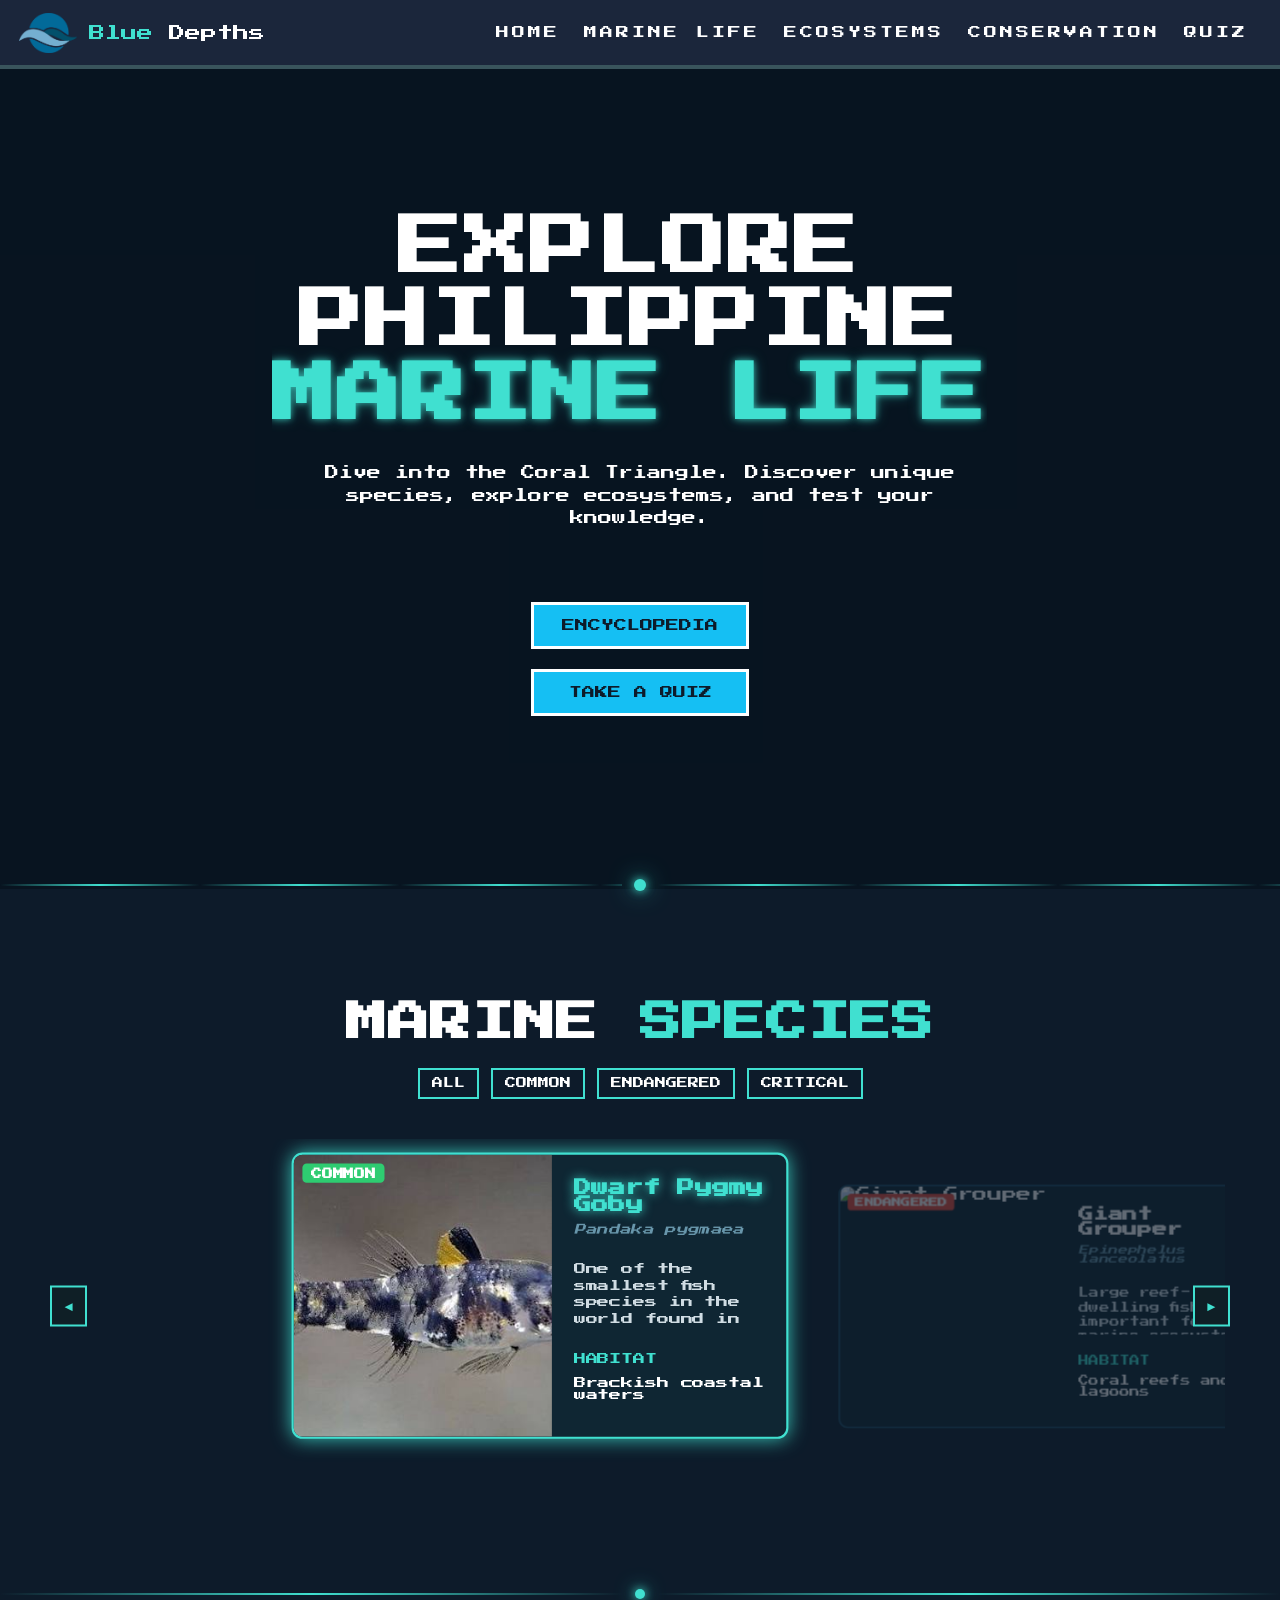
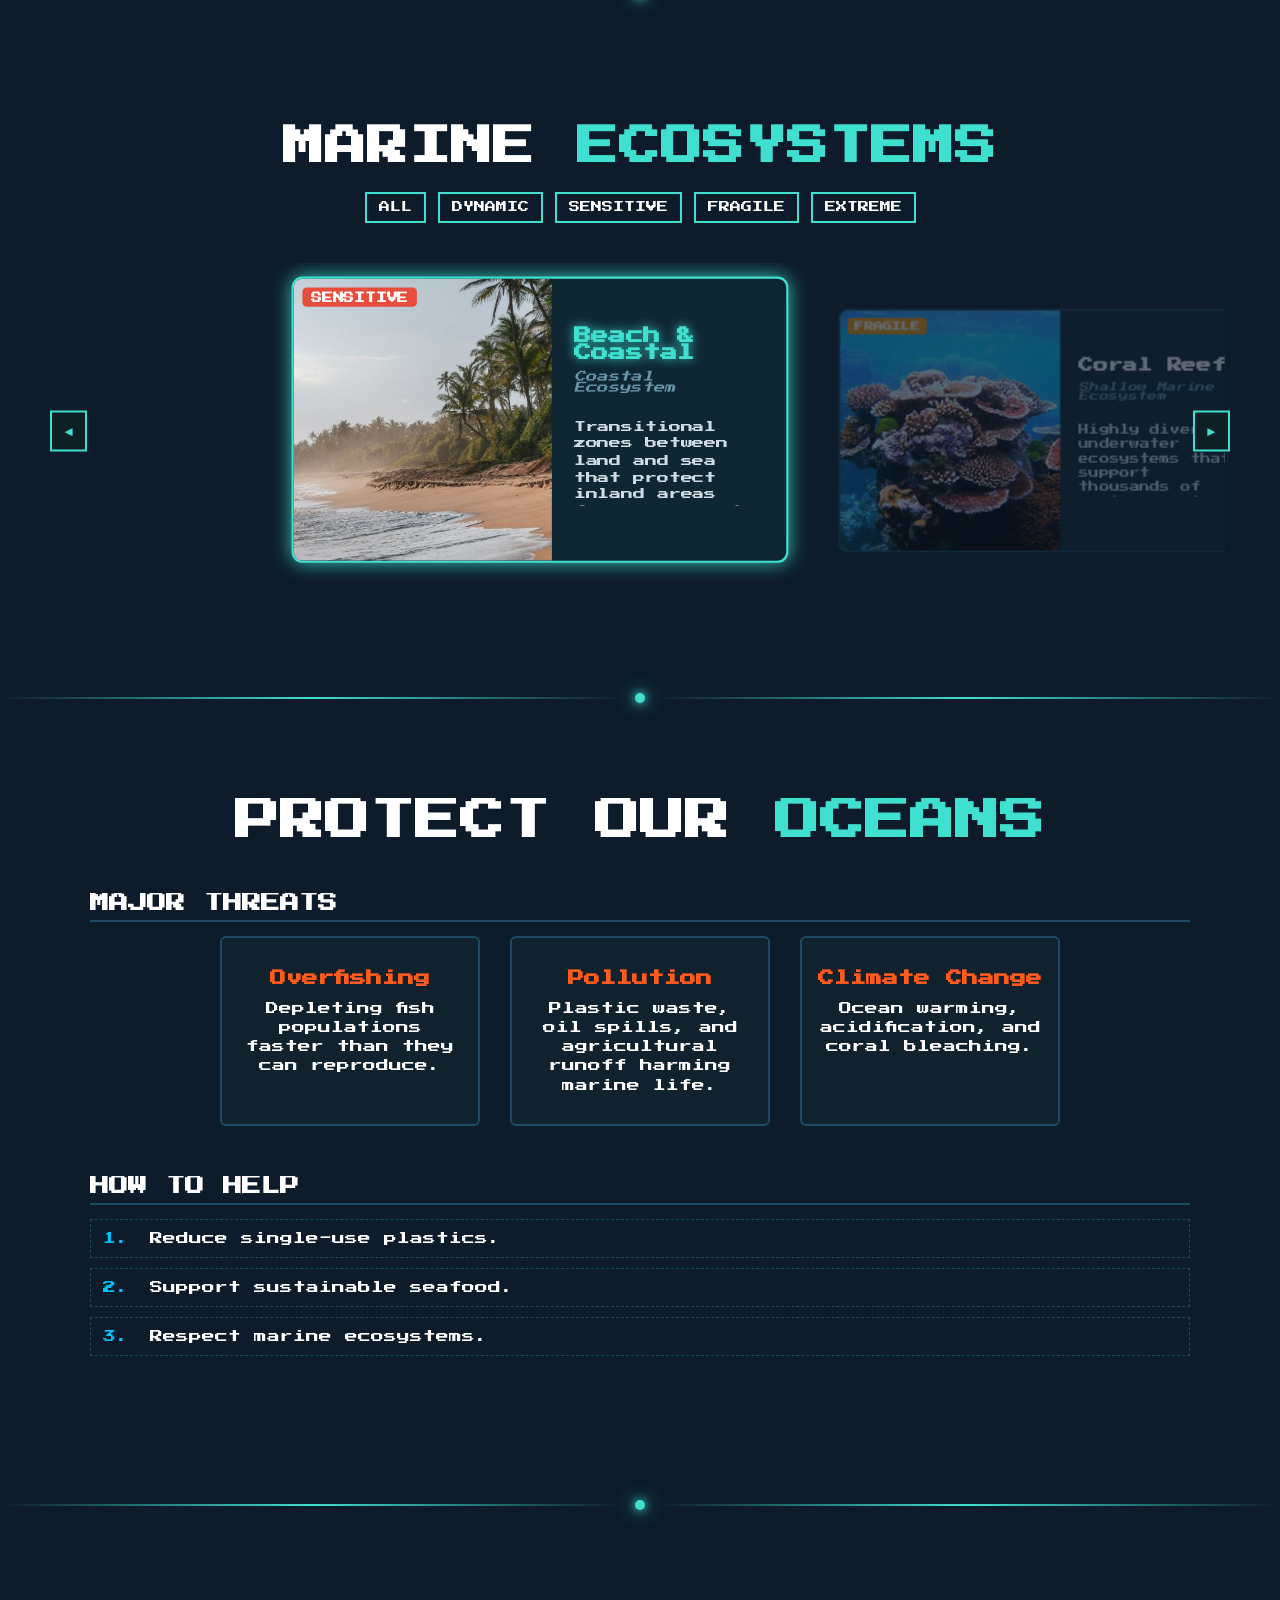
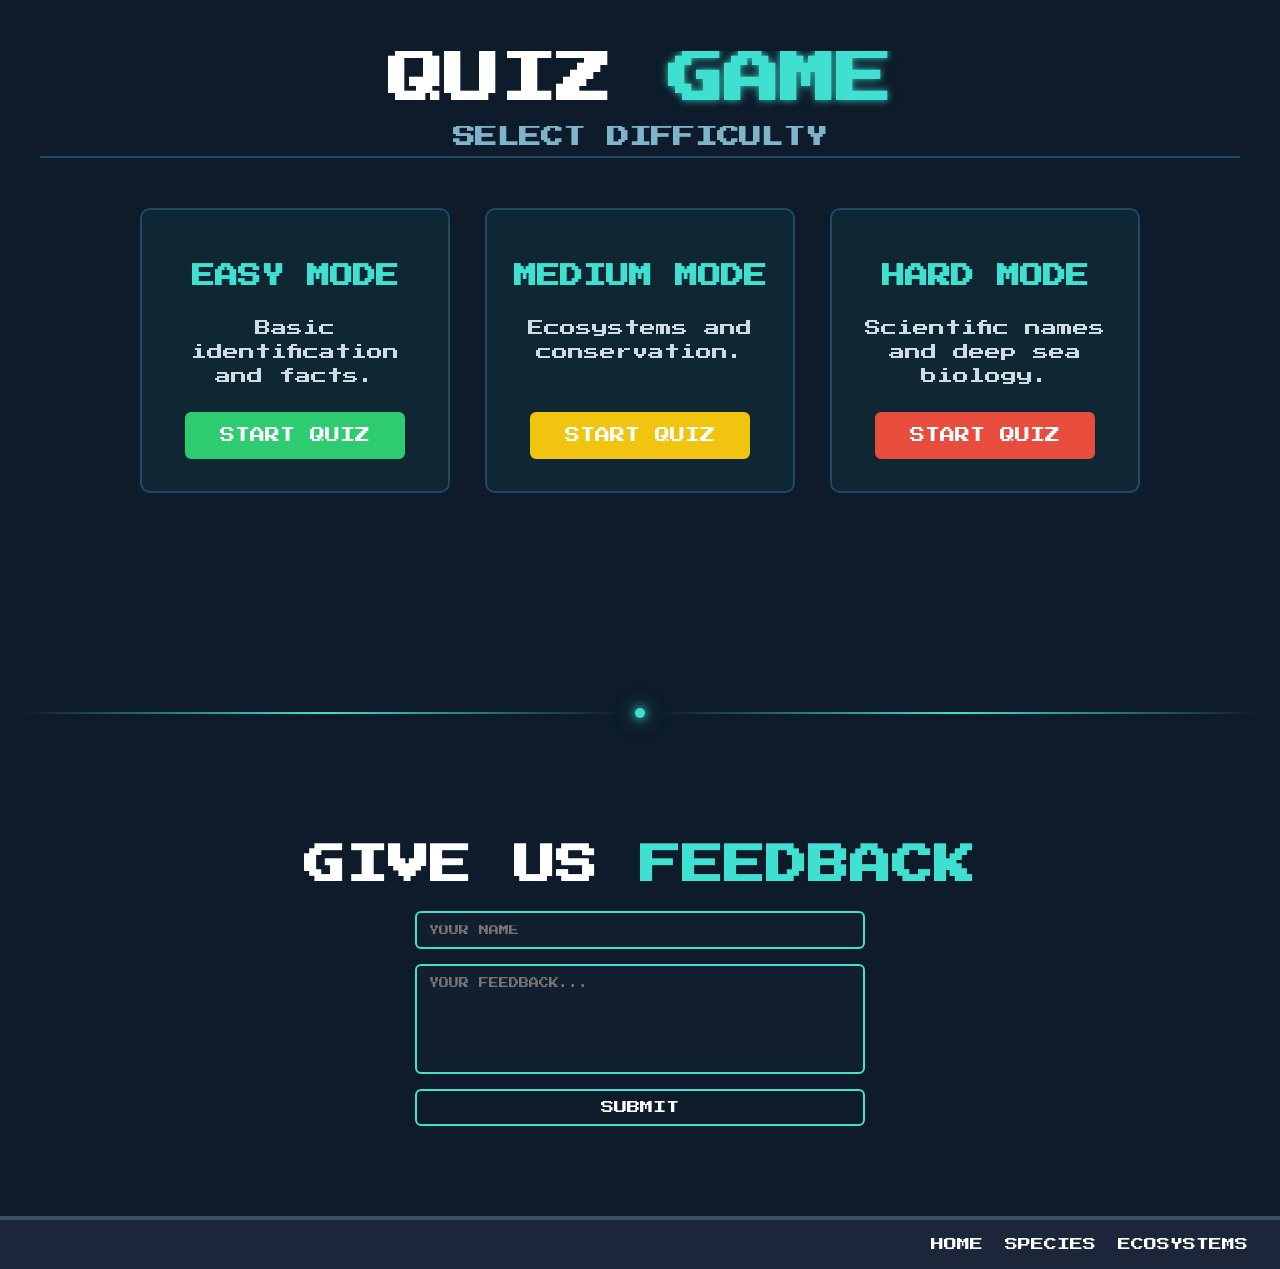
==== commit 9240e4a9: "modaaaaaa" ====
--- a/html/index.html
+++ b/html/index.html
@@ -106,7 +106,7 @@
     <a href="#home" class="active">HOME</a>
     <a href="#species">MARINE LIFE</a>
     <a href="#ecosystems">ECOSYSTEMS</a>
-    <a href="#conservation">CONSERVATION</a>
+    <a href="#con">CONSERVATION</a>
     <a href="#quiz">QUIZ</a>
   </div>
 
@@ -502,7 +502,7 @@
   <span></span>
 </div>
   <!-- ================= CONSERVATION ================= -->
-<main class="conservation-page-main">
+<section id="con"><main class="conservation-page-main">
     <div class="conservation">
 
       <!-- TITLE -->
@@ -545,6 +545,7 @@
       </section>
     </div>
   </main>
+  </section>
 
 <div class="section-divider">
   <span></span>
--- a/html/css/common.css
+++ b/html/css/common.css
@@ -17,7 +17,6 @@
 /* ========================= GLOBAL ========================= */
 body {
   font-family: "Press Start 2P", system-ui;
-
   background-color: #0d1b2a;
   color: #ffffff;
 }
@@ -196,7 +195,7 @@
   z-index: 1000;
 
   width: 100%;
-  height: 60px;
+  height: 69px;
 
   padding: 14px 10px;
 
@@ -683,15 +682,12 @@
 
  
   
-  #quiz + .section-divider {
-    margin-top: -150px !important;
-  }
-  
-  #feedback .section-divider {
-    margin-top: 80px!important;   /* move it UP */
-  }
-
-
+#quiz + .section-divider {
+  margin-top: -60px !important;
+}
+
+#feedback .section-divider {
+  margin-top: 40px!important;
 }
 
 /* =========================           DESKTOP             ========================= */
@@ -723,6 +719,83 @@
 
 }
 
-html, body {
-  overflow-x: hidden!important;   /* LOCK SIDE SCROLL */
-}
+
+body {
+  position: relative;
+}
+
+/* Extra safety for mobile */
+@media (max-width: 768px) {
+  .species-scroll,
+  .slider-container,
+  .marine-species,
+  .quiz-container {
+    overflow-x: hidden !important;
+  }
+}
+#quiz section,
+#quiz main,
+#quiz .quiz-container, .species-page-main,
+.conservation-page-main,
+.quiz-container,
+.marine-species,
+.species-scroll,
+.slider-container {
+  overflow-y: hidden !important;
+  overflow-x: hidden !important;
+  max-height: none !important;
+}
+
+/* Force main body scroll only */
+html, body { 
+  overflow-y: auto !important;
+  overflow-x: hidden !important;
+  height: auto !important;
+}
+
+
+/* Extra safety for mobile */
+@media (max-width: 768px) {
+  
+  .close-btn {
+    display: block !important;
+  }
+
+  .species-page-main,
+  .conservation-page-main {
+    overflow-y: hidden !important;
+  }
+  
+}
+}
+
+.close-btn {
+  display: none !important;
+}
+
+/* FIX TEMPORARY SCROLLBAR DURING ANIMATIONS */
+.reveal-on-scroll {
+  overflow: hidden;           /* Prevent scrollbar during animation */
+  }
+
+.reveal-on-scroll.revealed {
+  overflow: hidden;
+}
+
+/* Specific fix for Conservation and Quiz sections */
+.conservation,
+#quiz .mode-grid,
+#quiz .quiz-container {
+  overflow: hidden;
+}
+
+.conservation.revealed,
+#quiz .mode-grid.revealed {
+  overflow: hidden;
+}
+
+body.modal-open {
+  overflow: hidden !important;
+  position: fixed;
+  width: 100%;
+}
--- a/html/css/homepage.css
+++ b/html/css/homepage.css
@@ -31,7 +31,7 @@
 
   transform: scaleX(-1);
 
-  z-index: -2;
+  z-index: -1;
 }
 
 /* =========================
@@ -396,11 +396,11 @@
 }
 
 .section-divider {
-  margin: 30px 0 !important;   /* Reduced spacing */
+  margin: 30px 0 !important;   
 }
 
 #ecosystems {
-  margin-top: -20px;           /* Pull it up a bit */
+  margin-top: -20px;           
   padding-top: 10px;
 }
 
--- a/html/css/species.css
+++ b/html/css/species.css
@@ -137,7 +137,7 @@
   display: flex;
   align-items: center;
 
-  gap: 30px;
+  gap: 50px;
 
   width: 100%;
 
@@ -145,17 +145,26 @@
 
   scroll-behavior: smooth;
 
-  padding: 35px 0;
-}
-
-/* center spacing */
+  padding: 35px 25px;
+}
+
+/* ========================= SLIDER CENTERING FIX ========================= */
+
+
 .species-scroll::before,
 .species-scroll::after {
   content: "";
-  flex: 0 0 calc(50% - 110px);
+  flex: 1;                           /* Changed from calc() */
+  min-width: 20px;
 }
 
 /* ======================== ARROWS ========================= */
+@media (max-width: 768px) { /*remove arrow when in mobile*/
+  .arrow {
+    display: none !important;
+  }
+}
+
 .arrow {
   position: absolute;
   top: 50%;
@@ -430,26 +439,21 @@
   .arrow.right {
     right: 8px;
   }
-}
+} 
 
 /* ========================= DESKTOP ========================= */
-@media (min-width: 601px) {
-
+    @media (min-width: 601px) {
   .slider-container {
-    padding: 0px 80px;
-  }
-
-  .species-scroll {
-    gap: 40px;
-  }
-
-  .arrow.left {
-    left: 20px;
-  }
-
-  .arrow.right {
-    right: 20px;
-  }
+    padding: 0 15px;                /* Reduced padding */
+  }
+  
+  .species-scroll::before,
+  .species-scroll::after {
+    min-width: 180px;               /* Main fix for desktop */
+  }
+  
+  .arrow.left { left: 10px; }
+  .arrow.right { right: 10px; }
 }
 /* ======================== SECTION DIVIDER (PREMIUM) ========================= */
 /* ======================== SECTION DIVIDER ========================= */
@@ -531,4 +535,11 @@
 
 .species-card.active {
   transform: scale(1.08) translateY(-10px);
-}+}
+
+@media (max-width: 768px) {
+  .arrow {
+    display: none !important;
+  }
+}
+
--- a/html/css/quiz.css
+++ b/html/css/quiz.css
@@ -28,9 +28,10 @@
 }
 /* ================= QUIZ SECTION ================= */
 #quiz {
-  padding: 80px 20px 100px;
+  padding: 40px 20px 60px;
   background-color: #0d1b2a;
 }
+
 
 .quiz-container {
   max-width: 1100px;
@@ -210,8 +211,8 @@
   transform: translateY(40px);
 
   transition:
-    opacity 0.6s ease,
-    transform 0.6s ease;
+    opacity 1.6s ease,
+    transform 1.6s ease;
 
   transition-delay: var(--delay, 0s);
 }
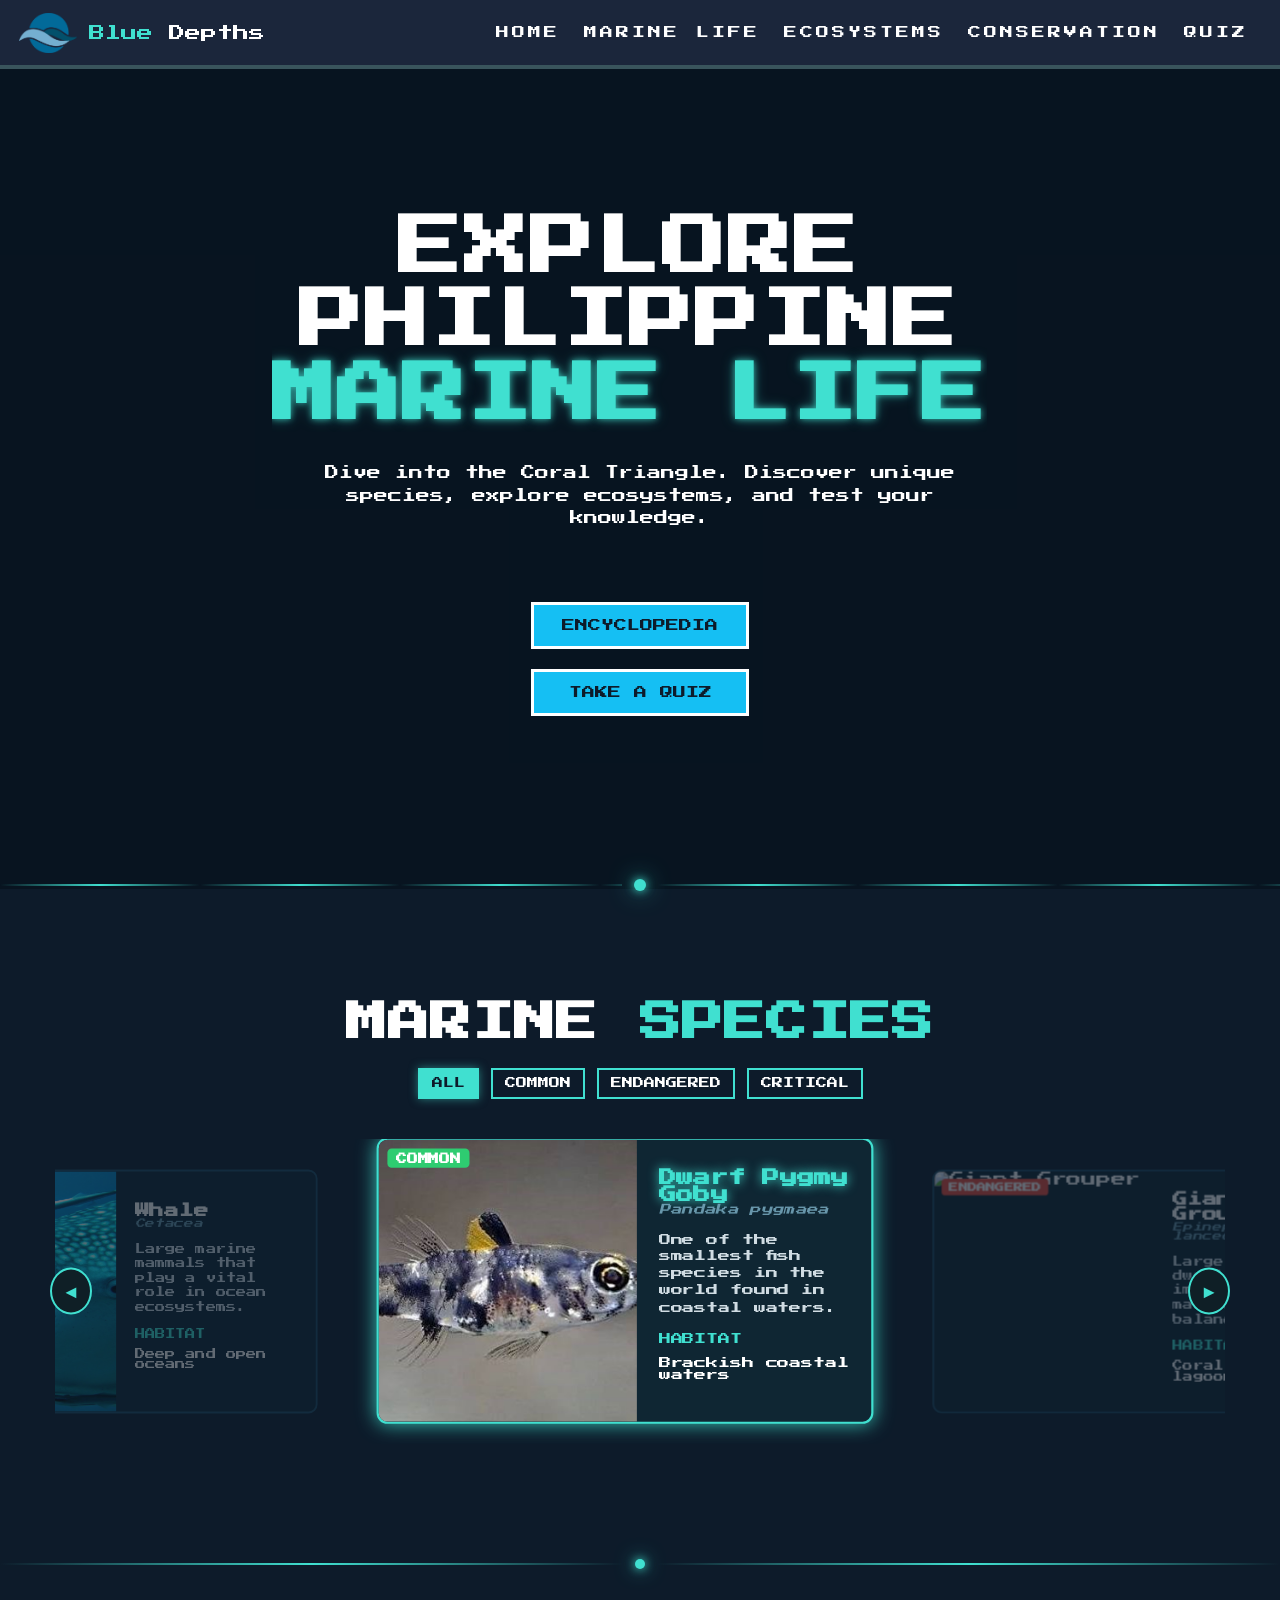
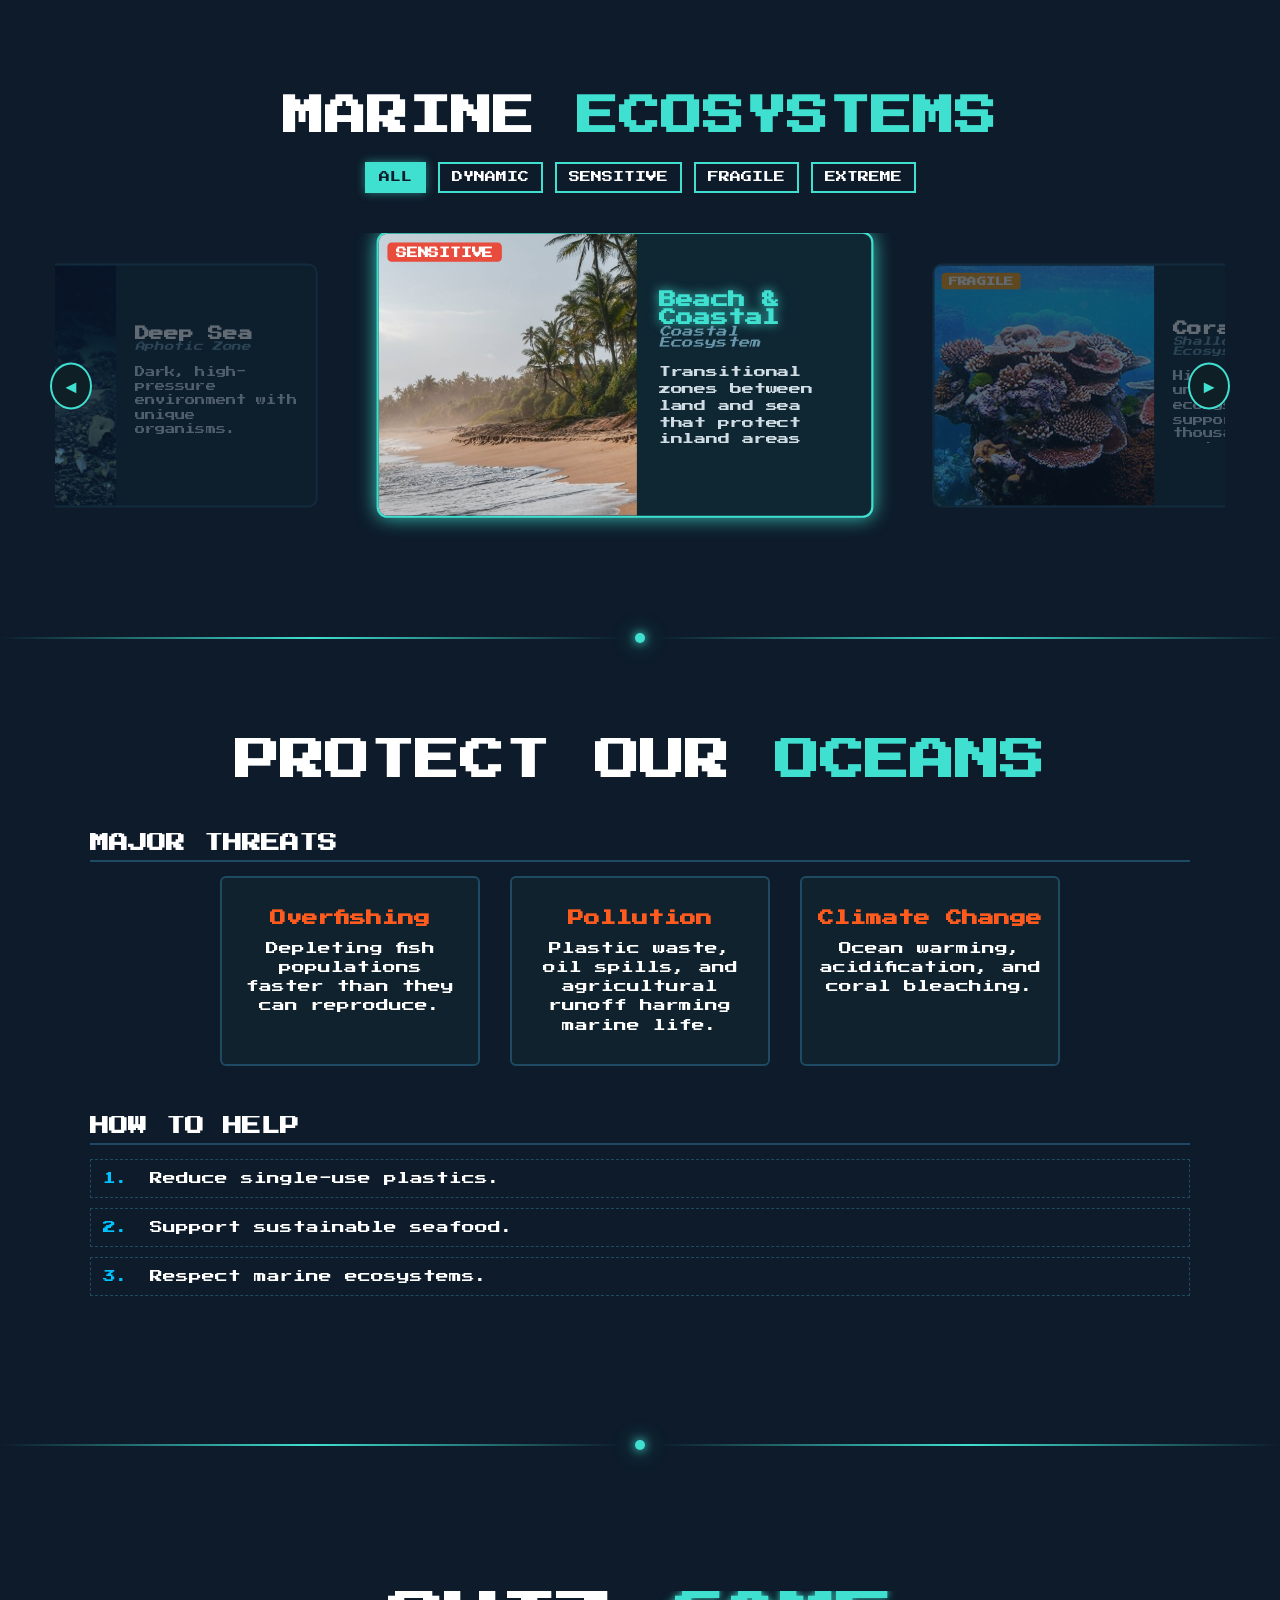
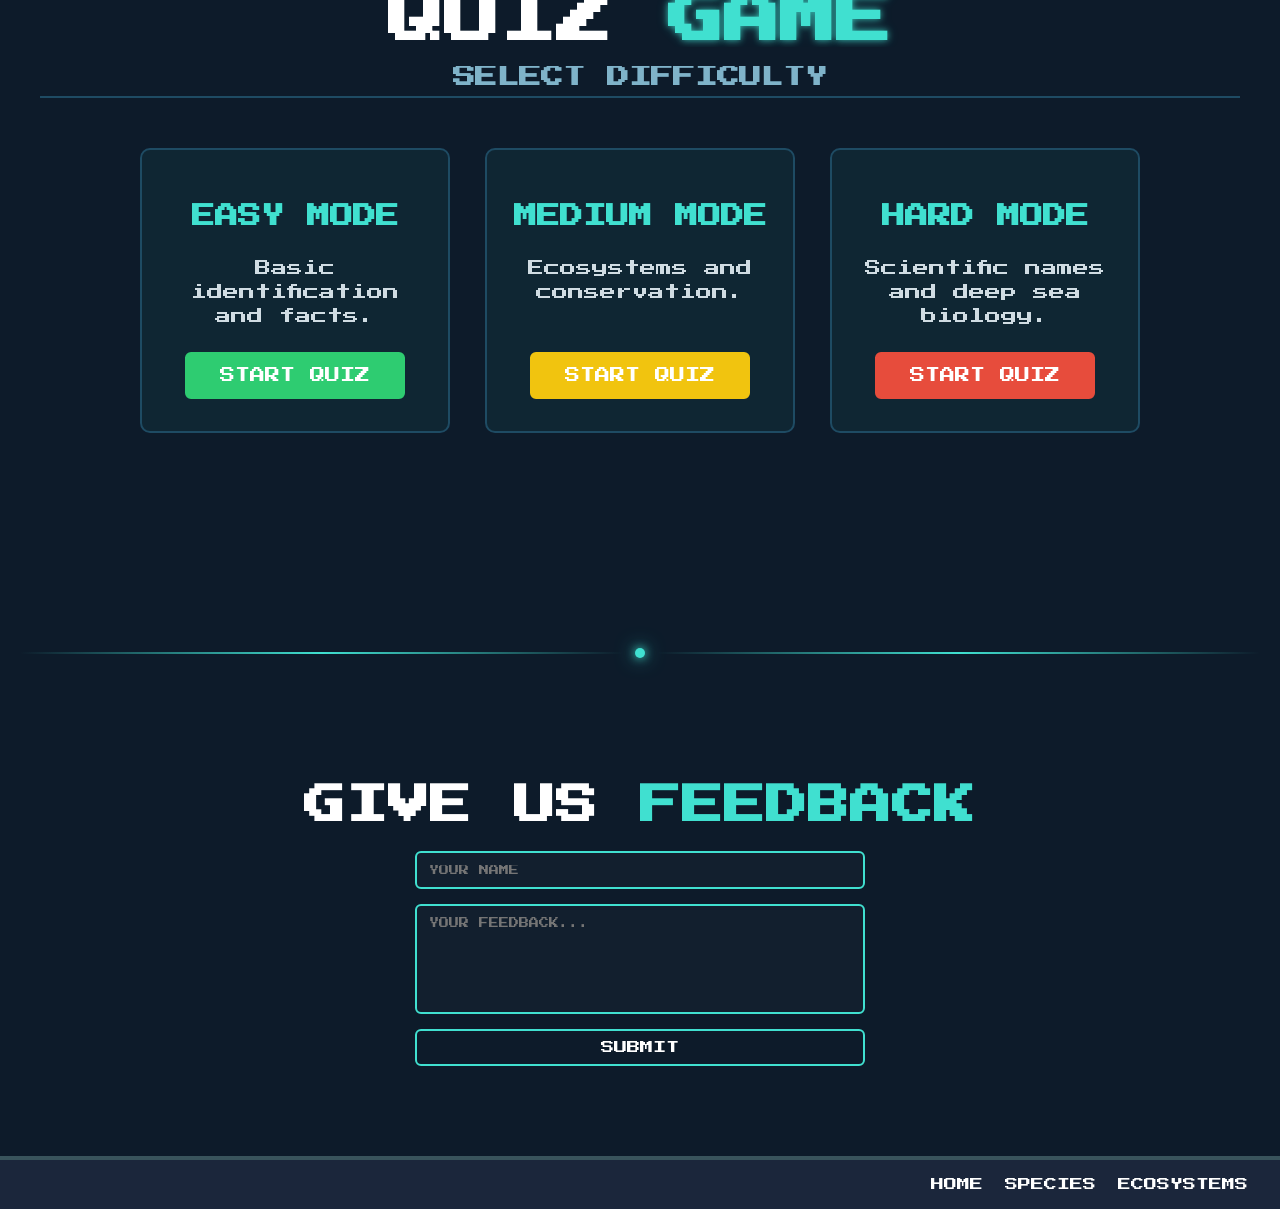
==== commit 5a376328: "scroll thing" ====
--- a/html/index.html
+++ b/html/index.html
@@ -227,6 +227,25 @@
               <div class="habitat">
                 <span>HABITAT</span>
                 <p>Coastal waters and estuaries</p>
+              </div>
+            </div>
+          </div>
+
+                    <!-- Largetooth Sawfish -->
+          <div class="species-card" data-status="critical">
+            <div class="species-image">
+              <img src="https://scontent.fcrk4-1.fna.fbcdn.net/v/t39.30808-6/657763235_122100110474915727_2356043769445812324_n.jpg?_nc_cat=111&ccb=1-7&_nc_sid=6ee11a&_nc_eui2=AeHUfpjdkRjO5OVGX_lj9BxQusN1EFxyKee6w3UQXHIp51zPU1F5NokyTRpC8H7MD_QkEG7naAE3Xok20nJ4pz91&_nc_ohc=Wy1Zv7gAOO0Q7kNvwGQRQBd&_nc_oc=Adoep3Z_8YTboSjPQaJebsY9AKtw7deupg9o95tkZKFfgL_s8kZLtZOkCo_PeFK7qWA&_nc_zt=23&_nc_ht=scontent.fcrk4-1.fna&_nc_gid=fytWC7FFZ0UpE0lYoJX5pw&_nc_ss=7f2a8&oh=00_Af7O98EIOiIBtr_cZnRppQF4zUi7RGrIWivSnauuzQhZCQ&oe=6A17A8D3" alt="Largetooth Sawfish">
+              <span class="status critical">CRITICAL</span>
+            </div>
+            <div class="species-content">
+              <h3>Jeremy Mituda</h3>
+              <p class="latin">Pristis pristis</p>
+              <p class="desc">
+                A Critical Endangerment To The Public.
+              </p>
+              <div class="habitat">
+                <span>HABITAT</span>
+                <p>Yes.
               </div>
             </div>
           </div>
--- a/html/css/species.css
+++ b/html/css/species.css
@@ -15,10 +15,7 @@
   padding: clamp(20px, 5vw, 40px);
 }
 
-.marine-species {
-  max-width: 1200px;
-  margin: 0 auto;
-}
+
 
 .section-title {
   text-align: center;
@@ -121,33 +118,76 @@
 }
 
 /* ========================= SLIDER SYSTEM  ========================= */
+/* ========================= SLIDER SYSTEM - CENTERED CAROUSEL ========================= */
 .slider-container {
   position: relative;
-
-  display: flex;
-  justify-content: center;
-  align-items: center;
-
   width: 100%;
-
   overflow: hidden;
+  padding: 20px 0;
 }
 
 .species-scroll {
   display: flex;
-  align-items: center;
-
-  gap: 50px;
-
+  align-items: center;  /*bruh*/
+  gap: 59px;
   width: 100%;
-
-  overflow: hidden;
-
+  overflow-x: auto;
   scroll-behavior: smooth;
-
-  padding: 35px 25px;
-}
-
+  padding: 20px 0;
+  scrollbar-width: none;
+}
+
+.marine-species {
+  max-width: 1650px;
+  margin: 0 auto;
+}
+
+.species-scroll::-webkit-scrollbar {
+  display: none;
+}
+
+/* Make cards smaller on sides for center focus */
+.species-card {
+  flex: 0 0 320px;
+  min-width: 320px;
+  height: 240px;
+  transition: all 0.4s ease;
+  opacity: 0.6;
+  transform: scale(0.85);
+}
+
+.species-card.active {
+  opacity: 1;
+  transform: scale(1);
+  z-index: 10;
+}
+
+/* Mobile adjustment */
+@media (max-width: 768px) {
+  .species-card {
+    flex: 0 0 260px;
+    min-width: 260px;
+    height: 220px;
+  }
+}
+
+/* Arrows */
+.arrow {
+  position: absolute;
+  top: 50%;
+  transform: translateY(-50%);
+  background: rgba(15, 31, 38, 0.9);
+  border: 2px solid #40E0D0;
+  color: #40E0D0;
+  font-size: 18px;
+  padding: 12px 14px;
+  cursor: pointer;
+  z-index: 20;
+  border-radius: 50%;
+}
+
+.arrow.left  { left: -15px; }
+.arrow.right { right: 115px; }
 /* ========================= SLIDER CENTERING FIX ========================= */
 
 
@@ -237,7 +277,8 @@
   display: flex;
   flex-direction: column;
   justify-content: center;
-  gap: 10px;
+  gap: 1px;
+  overflow:hidden;
 }
 
 /* STATUS BADGE */
@@ -449,7 +490,7 @@
   
   .species-scroll::before,
   .species-scroll::after {
-    min-width: 180px;               /* Main fix for desktop */
+    min-width: 80px;               /* Main fix for desktop */
   }
   
   .arrow.left { left: 10px; }
@@ -542,4 +583,3 @@
     display: none !important;
   }
 }
-
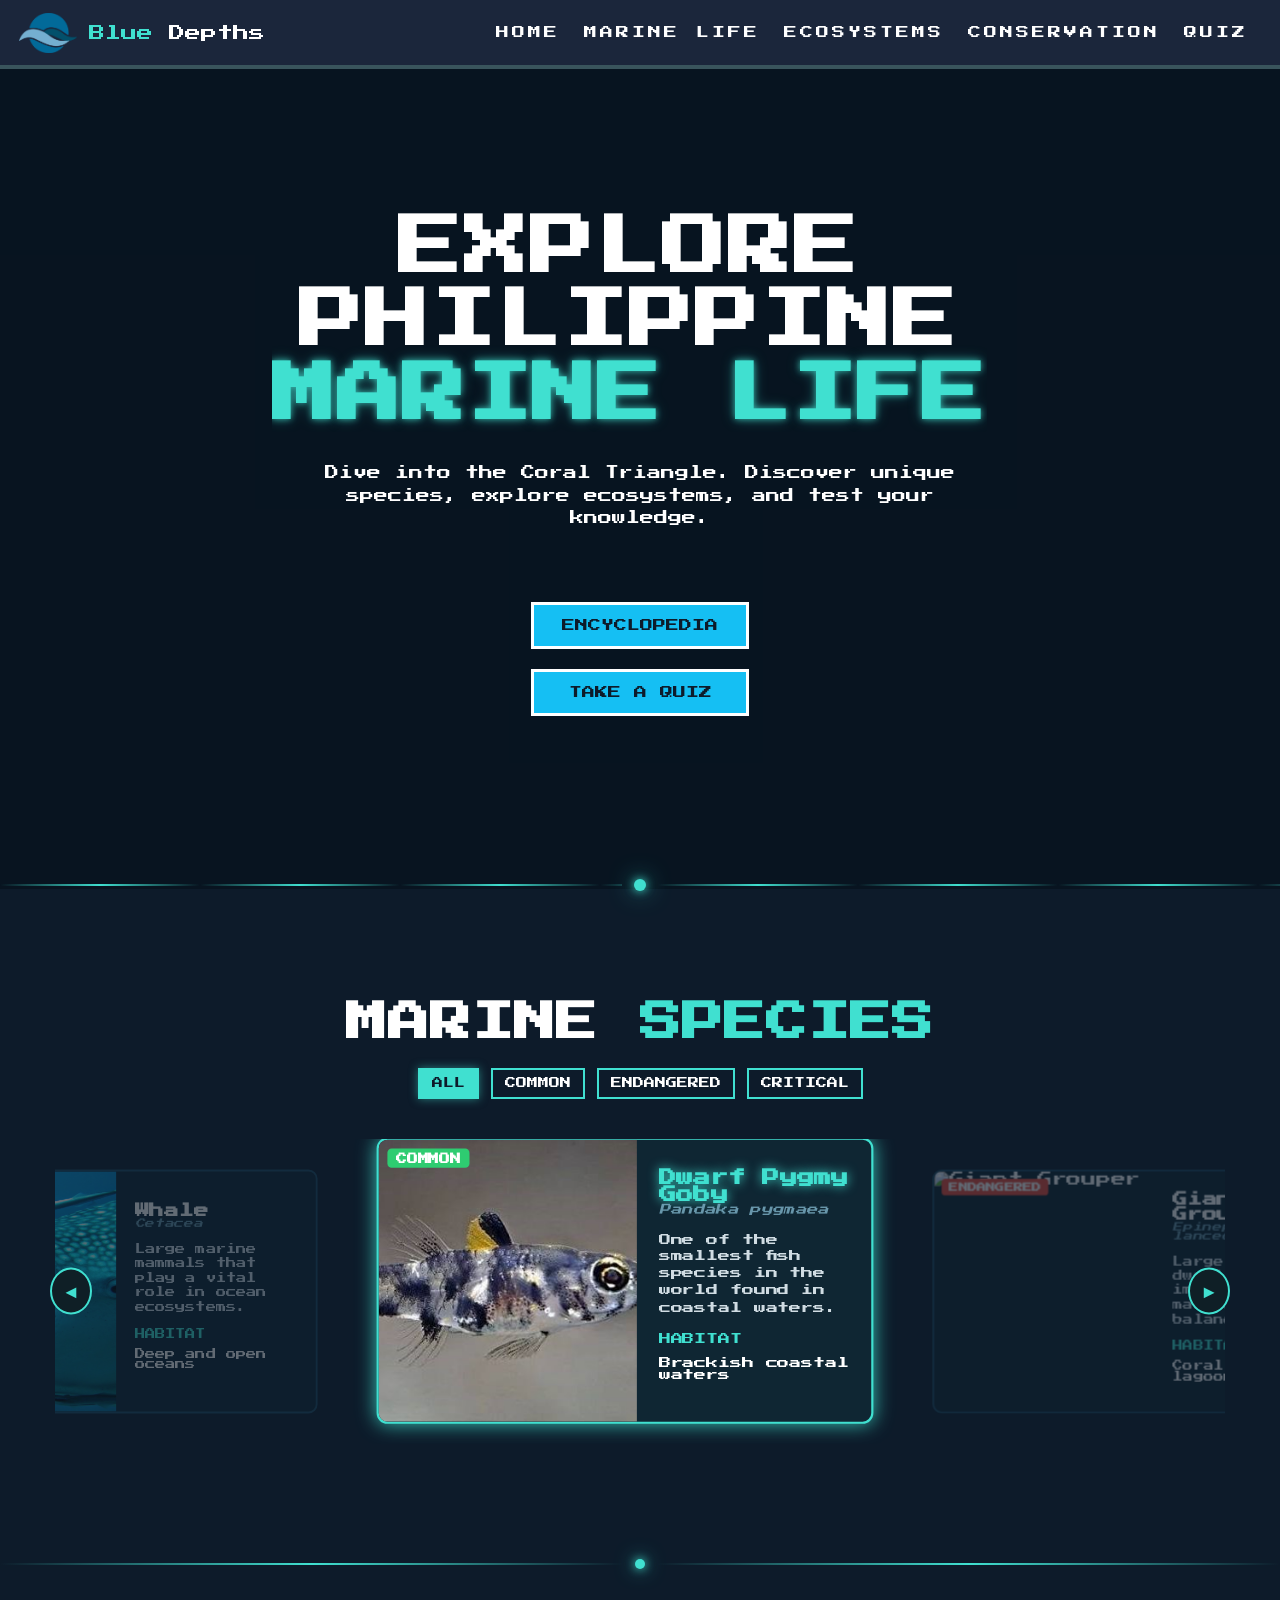
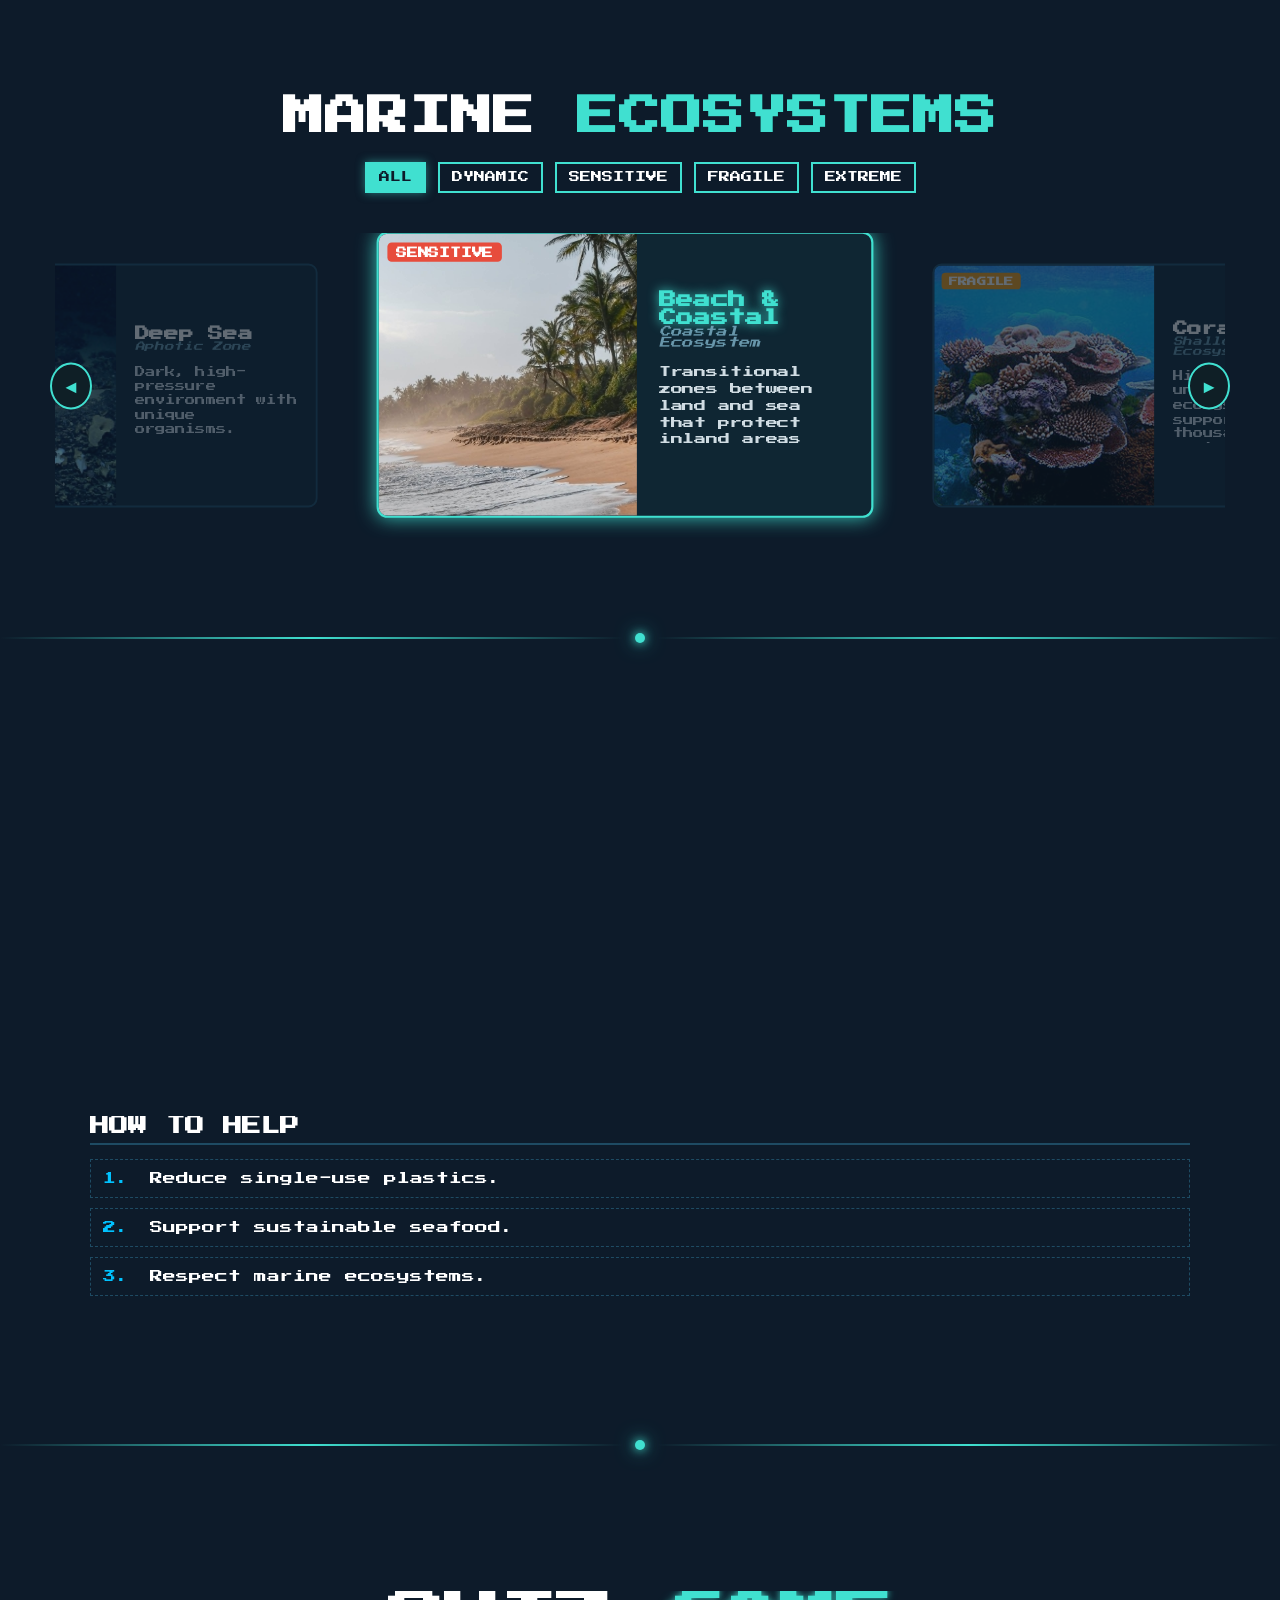
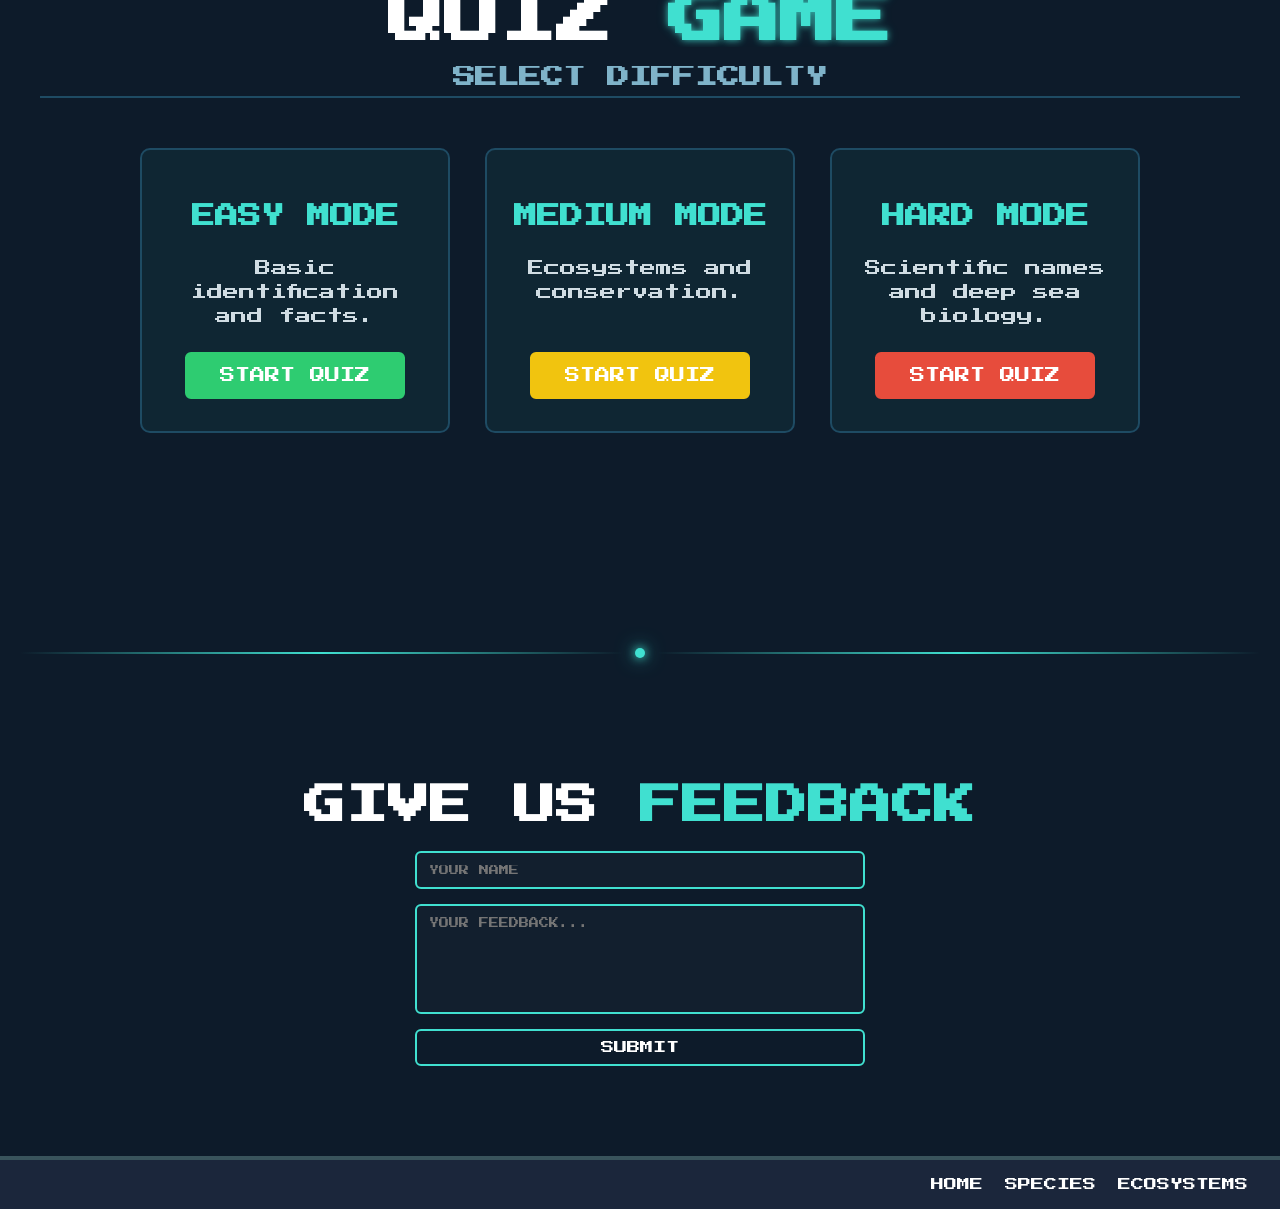
==== commit c7f7c0d1: "Update index.html" ====
--- a/html/index.html
+++ b/html/index.html
@@ -231,7 +231,7 @@
             </div>
           </div>
 
-                    <!-- Largetooth Sawfish -->
+                    <!-- jeremish -->
           <div class="species-card" data-status="critical">
             <div class="species-image">
               <img src="https://scontent.fcrk4-1.fna.fbcdn.net/v/t39.30808-6/657763235_122100110474915727_2356043769445812324_n.jpg?_nc_cat=111&ccb=1-7&_nc_sid=6ee11a&_nc_eui2=AeHUfpjdkRjO5OVGX_lj9BxQusN1EFxyKee6w3UQXHIp51zPU1F5NokyTRpC8H7MD_QkEG7naAE3Xok20nJ4pz91&_nc_ohc=Wy1Zv7gAOO0Q7kNvwGQRQBd&_nc_oc=Adoep3Z_8YTboSjPQaJebsY9AKtw7deupg9o95tkZKFfgL_s8kZLtZOkCo_PeFK7qWA&_nc_zt=23&_nc_ht=scontent.fcrk4-1.fna&_nc_gid=fytWC7FFZ0UpE0lYoJX5pw&_nc_ss=7f2a8&oh=00_Af7O98EIOiIBtr_cZnRppQF4zUi7RGrIWivSnauuzQhZCQ&oe=6A17A8D3" alt="Largetooth Sawfish">
@@ -243,10 +243,7 @@
               <p class="desc">
                 A Critical Endangerment To The Public.
               </p>
-              <div class="habitat">
-                <span>HABITAT</span>
-                <p>Yes.
-              </div>
+              
             </div>
           </div>
 
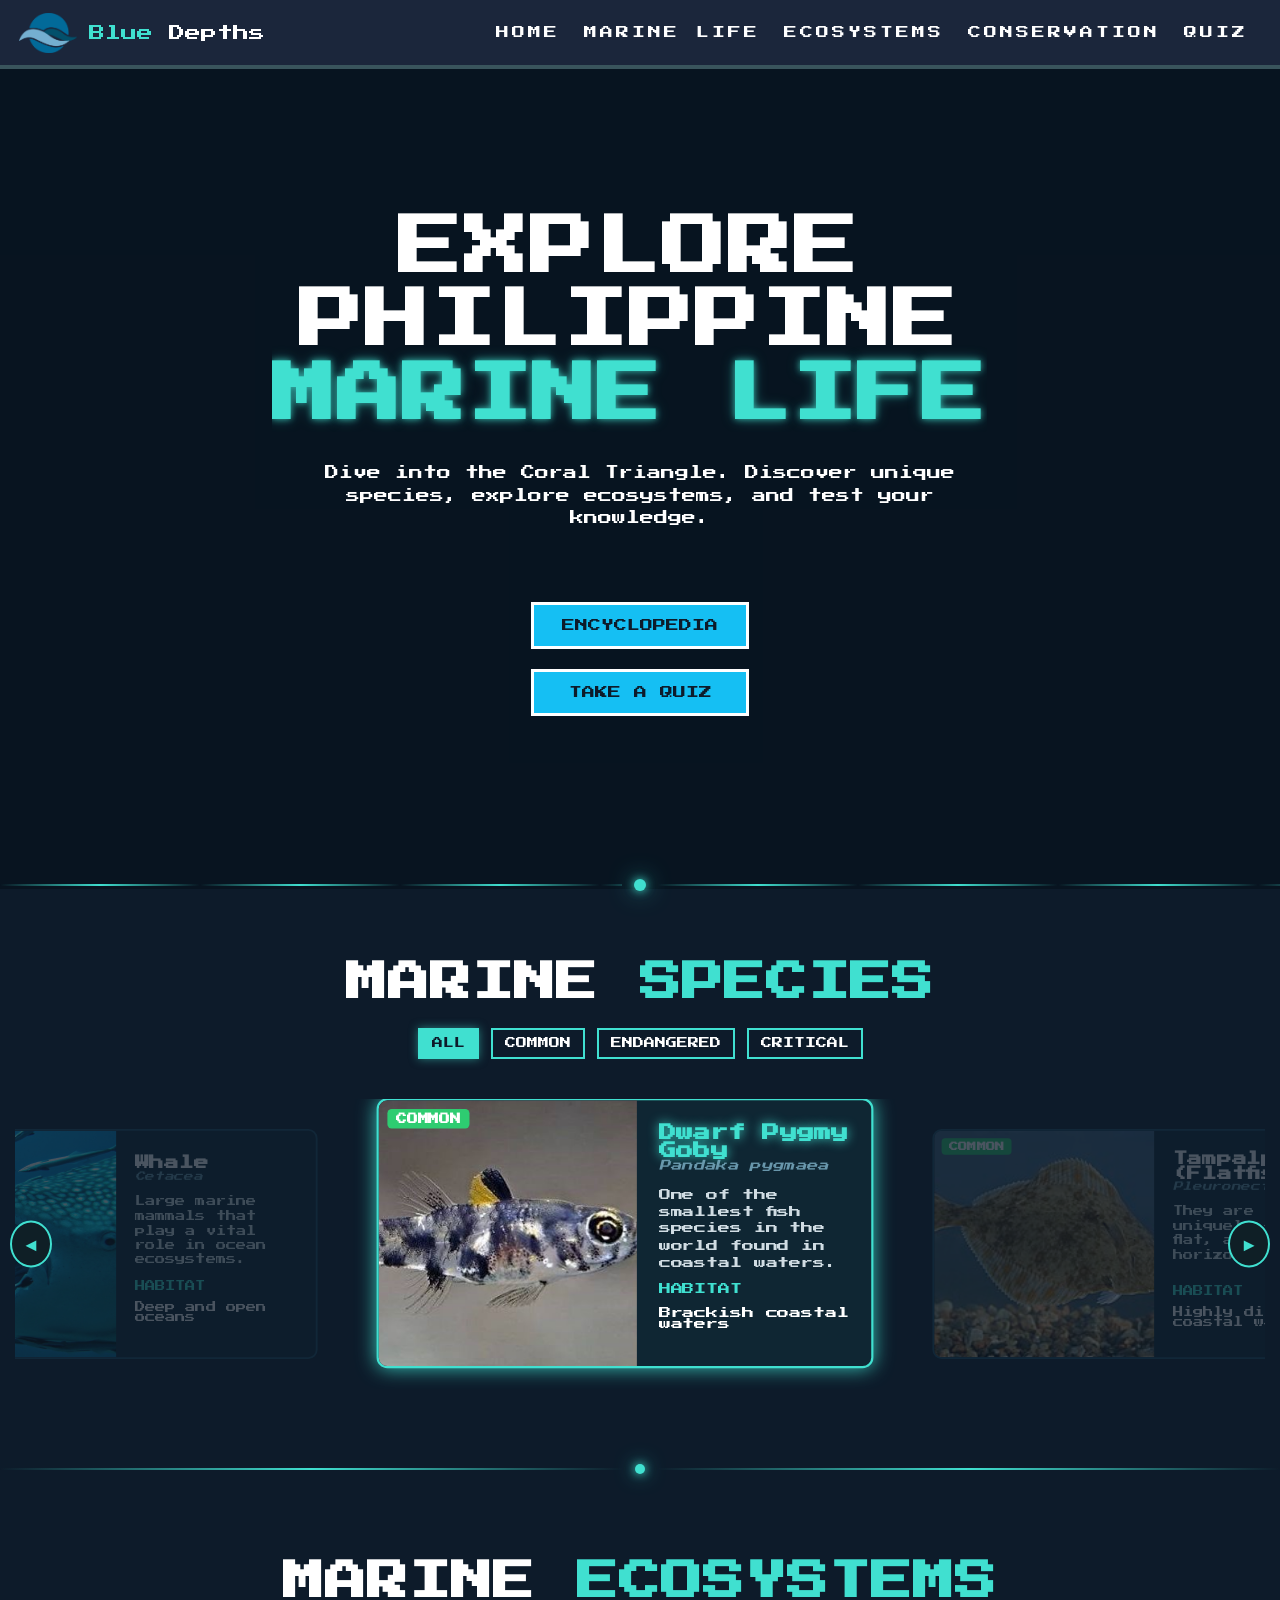
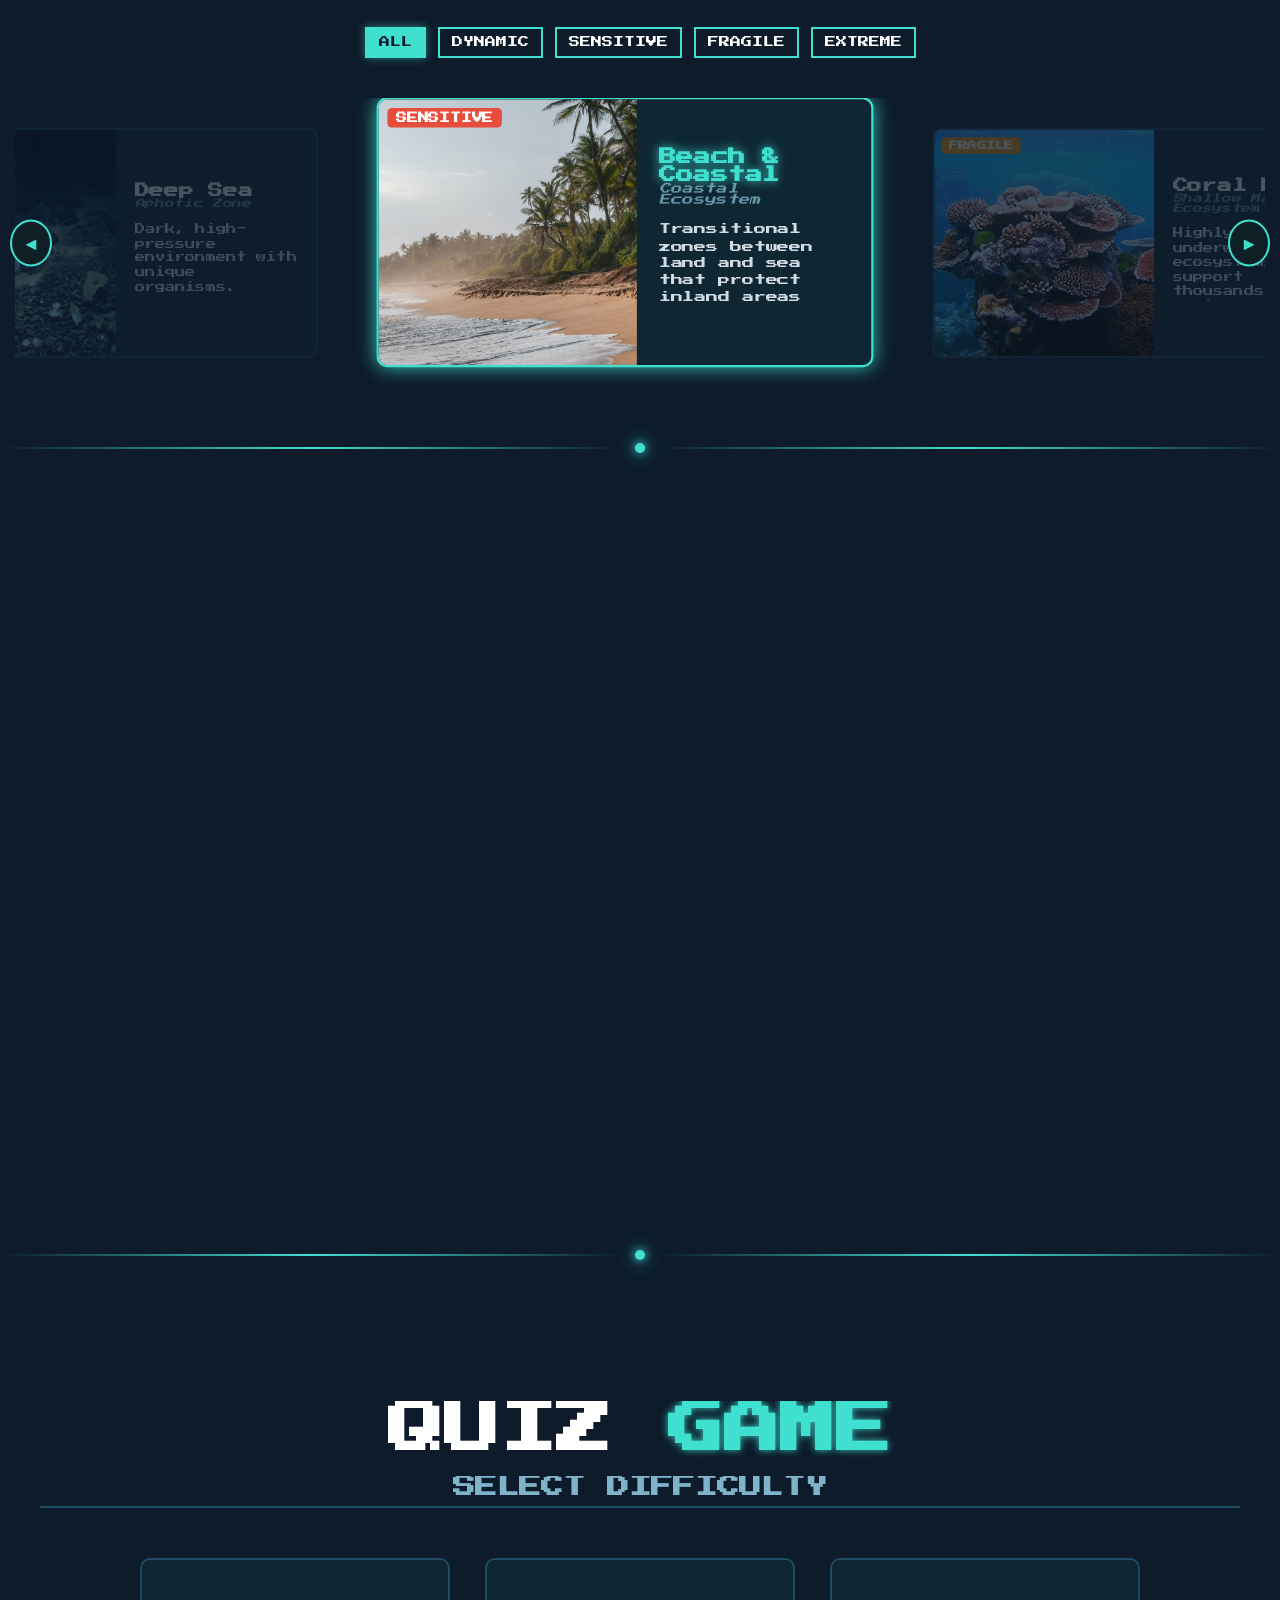
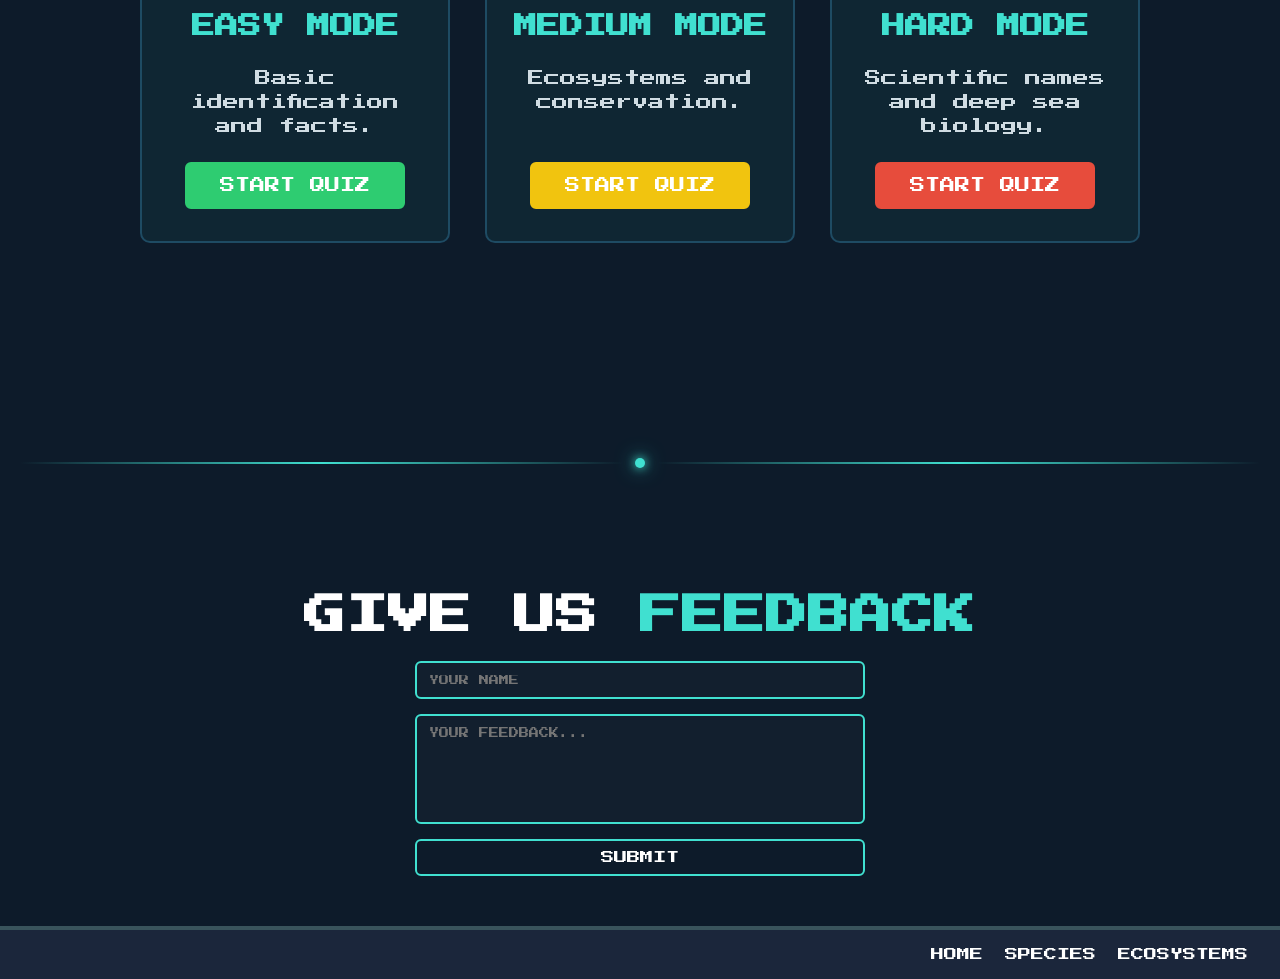
==== commit 0119f7a1: "talampuki" ====
--- a/html/index.html
+++ b/html/index.html
@@ -189,6 +189,25 @@
               <div class="habitat">
                 <span>HABITAT</span>
                 <p>Brackish coastal waters</p>
+              </div>
+            </div>
+          </div>
+
+                    <!-- FlatFish -->
+          <div class="species-card" data-status="common">
+            <div class="species-image">
+              <img src="images,vids/Flatfish.jpg" alt="Dwarf Pygmy Goby">
+              <span class="status common">COMMON</span>
+            </div>
+            <div class="species-content">
+              <h3>Tampalpuki (Flatfish)</h3>
+              <p class="latin">Pleuronectiformes</p>
+              <p class="desc">
+                They are uniquely shaped, flat, and swim horizontally.
+              </p>
+              <div class="habitat">
+                <span>HABITAT</span>
+                <p>Highly diverse coastal waters</p>
               </div>
             </div>
           </div>
--- a/html/css/species.css
+++ b/html/css/species.css
@@ -12,9 +12,7 @@
 
   overflow-y: visible;
 
-  padding: clamp(20px, 5vw, 40px);
-}
-
+}
 
 
 .section-title {
@@ -166,7 +164,7 @@
 @media (max-width: 768px) {
   .species-card {
     flex: 0 0 260px;
-    min-width: 260px;
+    min-width: 240px;
     height: 220px;
   }
 }
@@ -239,7 +237,7 @@
 .species-card {
   flex: 0 0 460px;
   min-width: 460px;
-  height: 265px;
+  height: 250px;
   background-color: #0f2633;
   border: 2px solid #1e4b63;
   border-radius: 10px;
@@ -325,17 +323,32 @@
   .species-card {
     flex-direction: column;
     height: auto;
-    min-width: 280px;
+    min-width: 30vh;
     flex: 0 0 280px;
   }
   
   .species-image {
     height: 220px;
   }
+    .marine-species{
+    max-width:2000px;
+  }
+}
+
+@media (max-width: 350px) {
+  .species-card {
+    flex-direction: column;
+    height: auto;
+    min-width: 24vh;
+    flex: 0 0 280px;
+    
+  }
+  
+
 }
 /* NON ACTIVE CARDS STILL VISIBLE */
 .species-card:not(.active) {
-  opacity: 0.35;
+  opacity: 0.25;
 
   transform: scale(0.92);
 
@@ -458,7 +471,7 @@
 @media (max-width: 600px) {
 
   .species-scroll {
-    gap: 10px;
+    gap: 20px;
 
     padding: 30px 0;
   }
@@ -472,15 +485,16 @@
   .species-scroll::after {
     flex: 0 0 calc(50% - 30%);
   }
-
-  .arrow.left {
+    .arrow.left {
     left: 8px;
   }
 
   .arrow.right {
     right: 8px;
   }
+
 } 
+
 
 /* ========================= DESKTOP ========================= */
     @media (min-width: 601px) {
@@ -496,6 +510,7 @@
   .arrow.left { left: 10px; }
   .arrow.right { right: 10px; }
 }
+
 /* ======================== SECTION DIVIDER (PREMIUM) ========================= */
 /* ======================== SECTION DIVIDER ========================= */
 .section-divider {
@@ -564,7 +579,7 @@
 
 .slider-container {
   overflow-x: hidden;   /* only hide left/right */
-  overflow-y: visible;  /* allow full card height */
+  overflow-y: hidden;  /* allow full card height */
 }
 @media (max-width: 600px) {
 
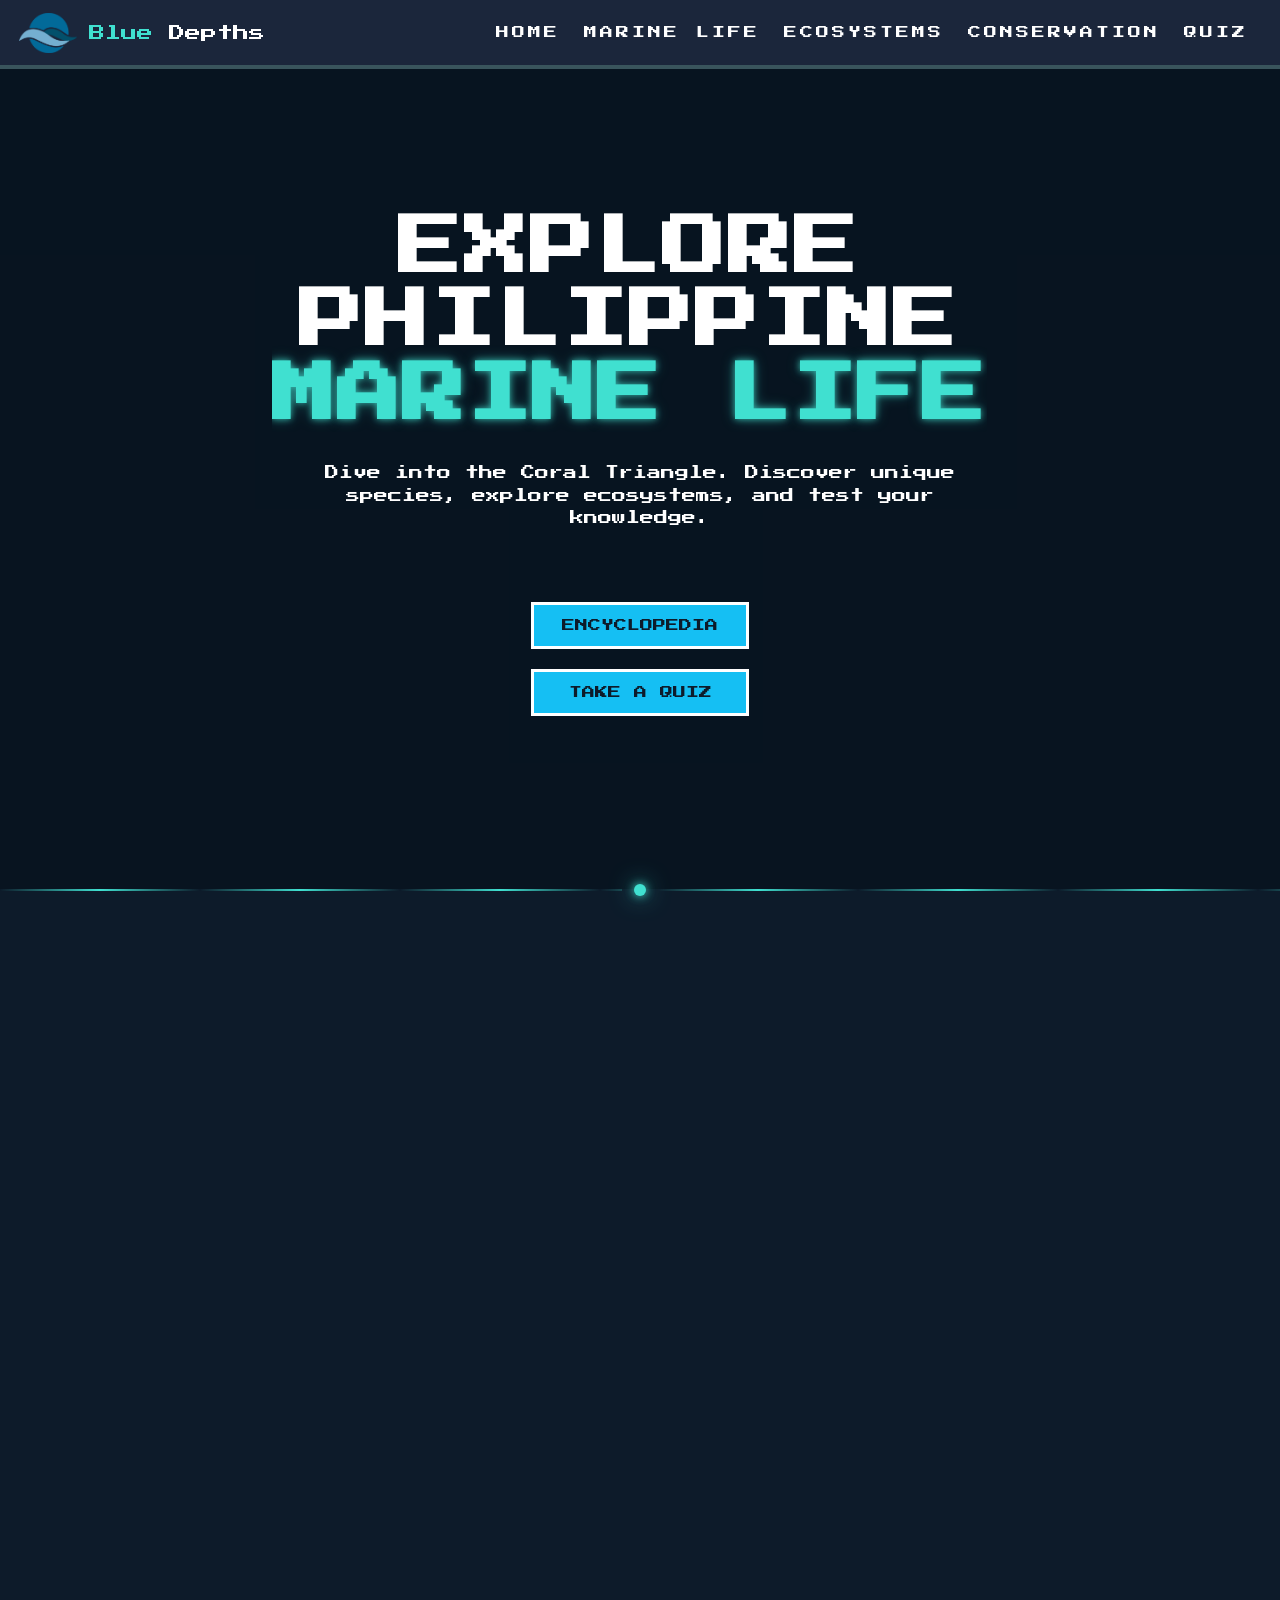
==== commit c13862b3: "idk" ====
--- a/html/index.html
+++ b/html/index.html
@@ -153,11 +153,10 @@
 
     <section class="marine-species">
 
-      <!-- TITLE -->
-      <h1 class="section-title" data-aos="fade-right">
-        MARINE <span class="accent">SPECIES</span>
-      </h1>
-
+<!-- TITLE -->
+<h1 class="section-title" >
+  MARINE <span class="accent">SPECIES</span>
+</h1>
       <!-- FILTER -->
       <div class="filter-buttons">
         <button data-filter="all">ALL</button>
@@ -382,7 +381,7 @@
     <section class="marine-species">
 
       <!-- TITLE -->
-      <h1 class="section-title" data-aos="fade-right">
+      <h1 class="section-title">
         MARINE <span class="accent">ECOSYSTEMS</span>
       </h1>
 
--- a/html/css/common.css
+++ b/html/css/common.css
@@ -691,7 +691,7 @@
 }
 
 /* =========================           DESKTOP             ========================= */
-@media only screen and (min-width: 768px) {
+@media only screen and (min-width: 769px) {
   
 
   .close-btn {
@@ -729,8 +729,10 @@
   .species-scroll,
   .slider-container,
   .marine-species,
-  .quiz-container {
+  .quiz-container,
+  .conservation-page-main {
     overflow-x: hidden !important;
+    overflow-y: hidden !important;
   }
 }
 #quiz section,
--- a/html/css/homepage.css
+++ b/html/css/homepage.css
@@ -123,15 +123,12 @@
 ========================= */
 .reveal-on-scroll {
   opacity: 0;
-
-  transform: translateY(40px);
-
-  transition: 0.9s ease;
+  transform: translateY(400px);
+  transition: opacity 0.9s ease, transform 0.9s ease;
 }
 
 .reveal-on-scroll.revealed {
   opacity: 1;
-
   transform: translateY(0);
 }
 
@@ -384,7 +381,7 @@
 @media (min-width: 901px) {
 
   .home-divider {
-    bottom: -25px;
+    bottom: -30px;
   }
 
 }
--- a/html/css/species.css
+++ b/html/css/species.css
@@ -13,8 +13,6 @@
   overflow-y: visible;
 
 }
-
-
 .section-title {
   text-align: center;
 
@@ -598,3 +596,23 @@
     display: none !important;
   }
 }
+
+/* ================= Hide Scrollbar ================= */
+html,
+main,  
+#species, 
+#ecosystems {
+  overflow-y: hidden !important;
+  overflow-x: hidden !important;
+  scrollbar-width: thin;
+  scrollbar-color: #40E0D0 #1b263b;
+}
+
+ 
+body{
+  overflow-y: auto !important;
+  overflow-x: hidden !important;
+  height: 100vh !important;           /* Important for mobile */
+  scrollbar-width: thin;
+  scrollbar-color: #40E0D0 #1b263b;
+}
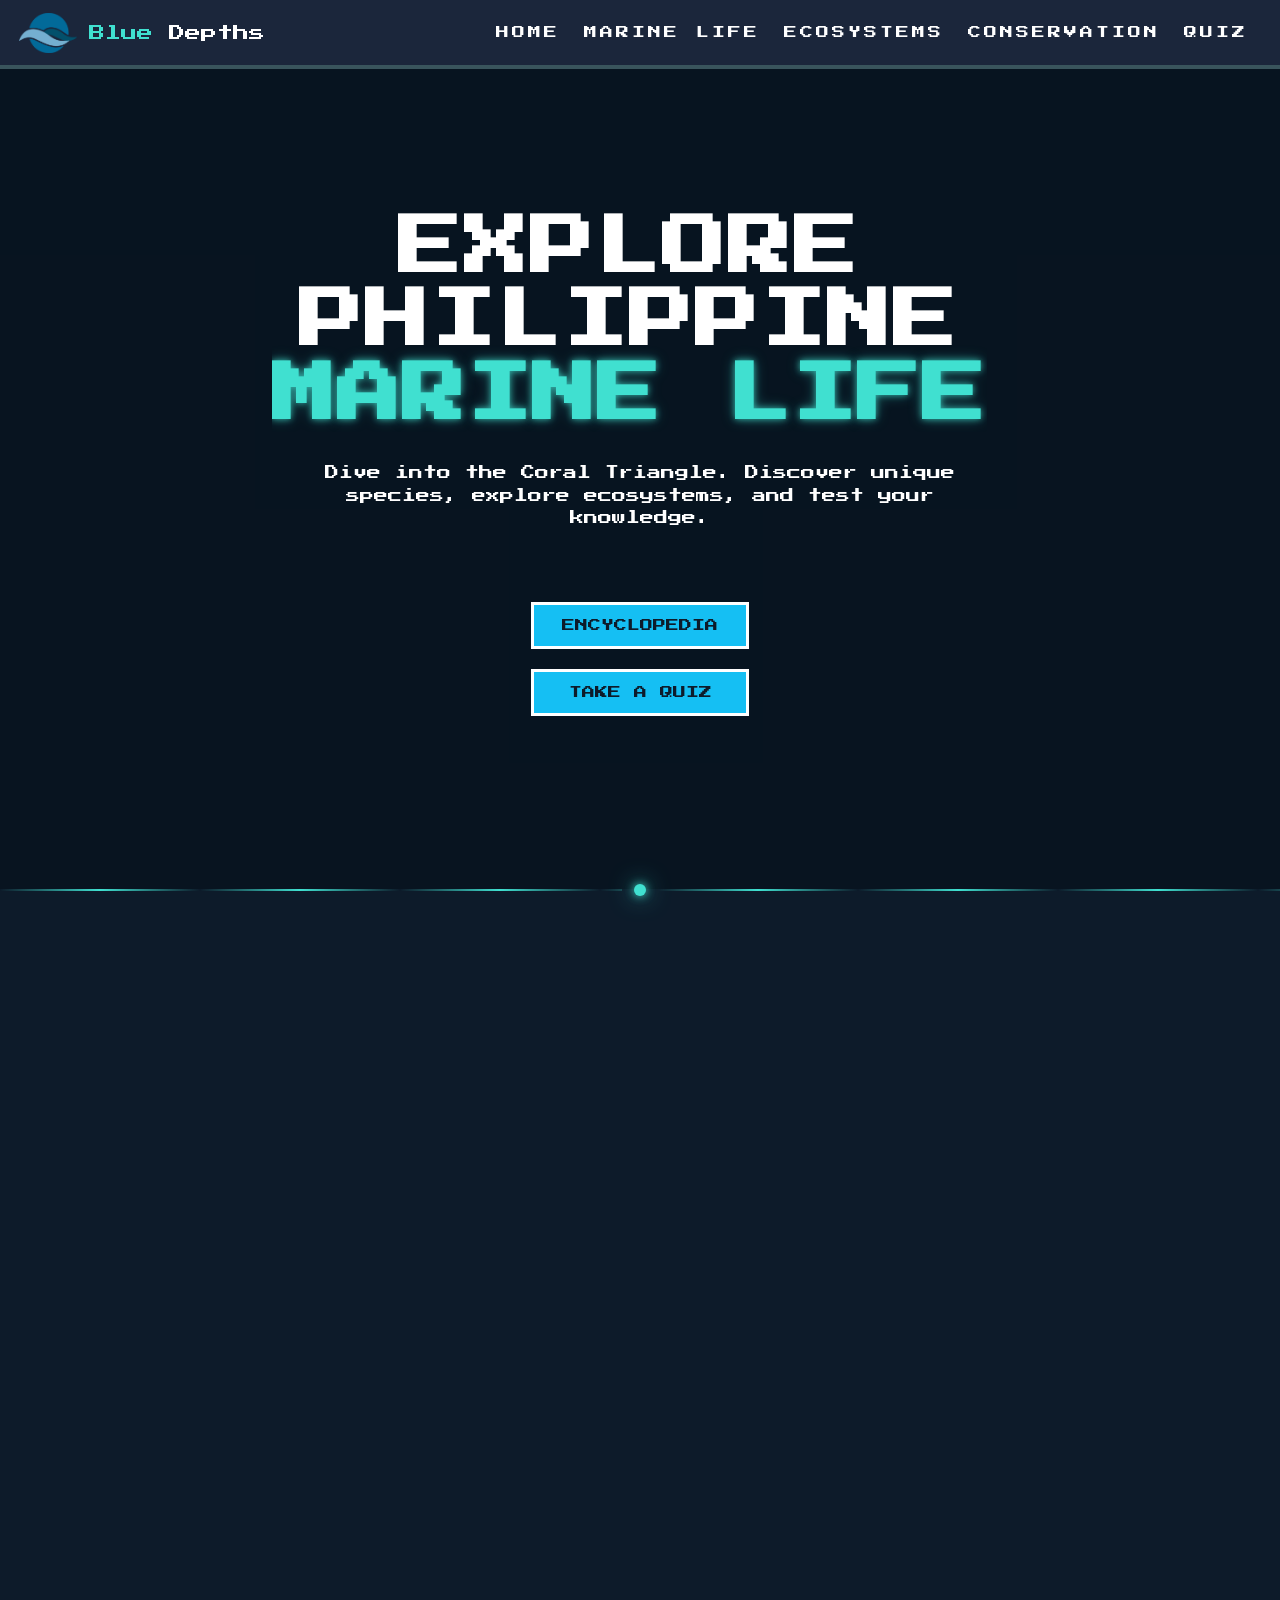
==== commit 333c4451: "f" ====
--- a/html/index.html
+++ b/html/index.html
@@ -250,7 +250,7 @@
           </div>
 
                     <!-- jeremish -->
-          <div class="species-card" data-status="critical">
+          <div class="species-card" title="click me" data-status="critical">
             <div class="species-image">
               <img src="https://scontent.fcrk4-1.fna.fbcdn.net/v/t39.30808-6/657763235_122100110474915727_2356043769445812324_n.jpg?_nc_cat=111&ccb=1-7&_nc_sid=6ee11a&_nc_eui2=AeHUfpjdkRjO5OVGX_lj9BxQusN1EFxyKee6w3UQXHIp51zPU1F5NokyTRpC8H7MD_QkEG7naAE3Xok20nJ4pz91&_nc_ohc=Wy1Zv7gAOO0Q7kNvwGQRQBd&_nc_oc=Adoep3Z_8YTboSjPQaJebsY9AKtw7deupg9o95tkZKFfgL_s8kZLtZOkCo_PeFK7qWA&_nc_zt=23&_nc_ht=scontent.fcrk4-1.fna&_nc_gid=fytWC7FFZ0UpE0lYoJX5pw&_nc_ss=7f2a8&oh=00_Af7O98EIOiIBtr_cZnRppQF4zUi7RGrIWivSnauuzQhZCQ&oe=6A17A8D3" alt="Largetooth Sawfish">
               <span class="status critical">CRITICAL</span>
--- a/html/css/common.css
+++ b/html/css/common.css
@@ -676,7 +676,7 @@
   }
 
   .species-scroll {
-    padding-bottom: 0 !important;
+   
   }
 
 
--- a/html/css/species.css
+++ b/html/css/species.css
@@ -129,7 +129,7 @@
   width: 100%;
   overflow-x: auto;
   scroll-behavior: smooth;
-  padding: 20px 0;
+  padding: 40px 0 20px;
   scrollbar-width: none;
 }
 
@@ -173,17 +173,16 @@
   top: 50%;
   transform: translateY(-50%);
   background: rgba(15, 31, 38, 0.9);
-  border: 2px solid #40E0D0;
+  border: 3px solid #40E0D0;
   color: #40E0D0;
   font-size: 18px;
-  padding: 12px 14px;
+  padding: 11px 12px;
   cursor: pointer;
   z-index: 20;
   border-radius: 50%;
 }
 
-.arrow.left  { left: -15px; }
-.arrow.right { right: 115px; }
+
 /* ========================= SLIDER CENTERING FIX ========================= */
 
 
@@ -195,7 +194,7 @@
 }
 
 /* ======================== ARROWS ========================= */
-@media (max-width: 768px) { /*remove arrow when in mobile*/
+@media (max-width: 768px) 
   .arrow {
     display: none !important;
   }
@@ -222,13 +221,6 @@
   z-index: 10;
 }
 
-.arrow.left {
-  left: -40px;
-}
-
-.arrow.right {
-  right: -40px;
-}
 
 /* ========================= CARD ========================= */
 /* ========================= 50/50 FULL COVER SPECIES CARD ========================= */
@@ -258,6 +250,7 @@
   height: 100%;
 }
 
+
 .species-image img {
   width: 100%;
   height: 100%;
@@ -316,23 +309,40 @@
   font-size: 0.82rem;
 }
 
-/* ================= MOBILE ================= */
+@media (min-width: 769) {
+  .species-card{
+    
+  }
+}
+
+/* ================= MOBILE - UNIFORM CARD HEIGHT ================= */
 @media (max-width: 768px) {
   .species-card {
     flex-direction: column;
-    height: auto;
-    min-width: 30vh;
+    height: 380px;           /* Fixed total height for all cards */
+    min-width: 280px;
     flex: 0 0 280px;
+    display: flex;
+    flex-direction: column;
   }
   
   .species-image {
-    height: 220px;
-  }
-    .marine-species{
-    max-width:2000px;
-  }
-}
-
+    height: 210px;           /* Fixed image height */
+    width: 100%;
+    overflow: hidden;
+  }
+  
+  .species-content {
+    flex: 1;
+    padding: 15px;
+    display: flex;
+    flex-direction: column;
+  }
+  
+  .marine-species {
+    max-width: 2000px;
+  }
+}
 @media (max-width: 350px) {
   .species-card {
     flex-direction: column;
@@ -371,6 +381,8 @@
   transform: none;
 }
 
+
+
 /* keep active scale on hover */
 .species-card.active:hover {
   transform: scale(1.08);
@@ -435,7 +447,7 @@
 
 /* DESCRIPTION */
 .desc {
-  font-size: clamp(0.25rem, 1.6vw, 0.7rem);
+  font-size: clamp(0.45rem, 1.6vw, 0.7rem);
 
   color: #d0dce3;
 
@@ -470,8 +482,6 @@
 
   .species-scroll {
     gap: 20px;
-
-    padding: 30px 0;
   }
 
   .species-card {
@@ -505,8 +515,8 @@
     min-width: 80px;               /* Main fix for desktop */
   }
   
-  .arrow.left { left: 10px; }
-  .arrow.right { right: 10px; }
+  .arrow.left { left: 0px; }
+  .arrow.right { right: 0px; }
 }
 
 /* ======================== SECTION DIVIDER (PREMIUM) ========================= */
@@ -582,7 +592,7 @@
 @media (max-width: 600px) {
 
   .species-scroll {
-    padding: 40px 20px;   /* extra bottom room */
+    padding: 30px 20px;
   }
 
 }
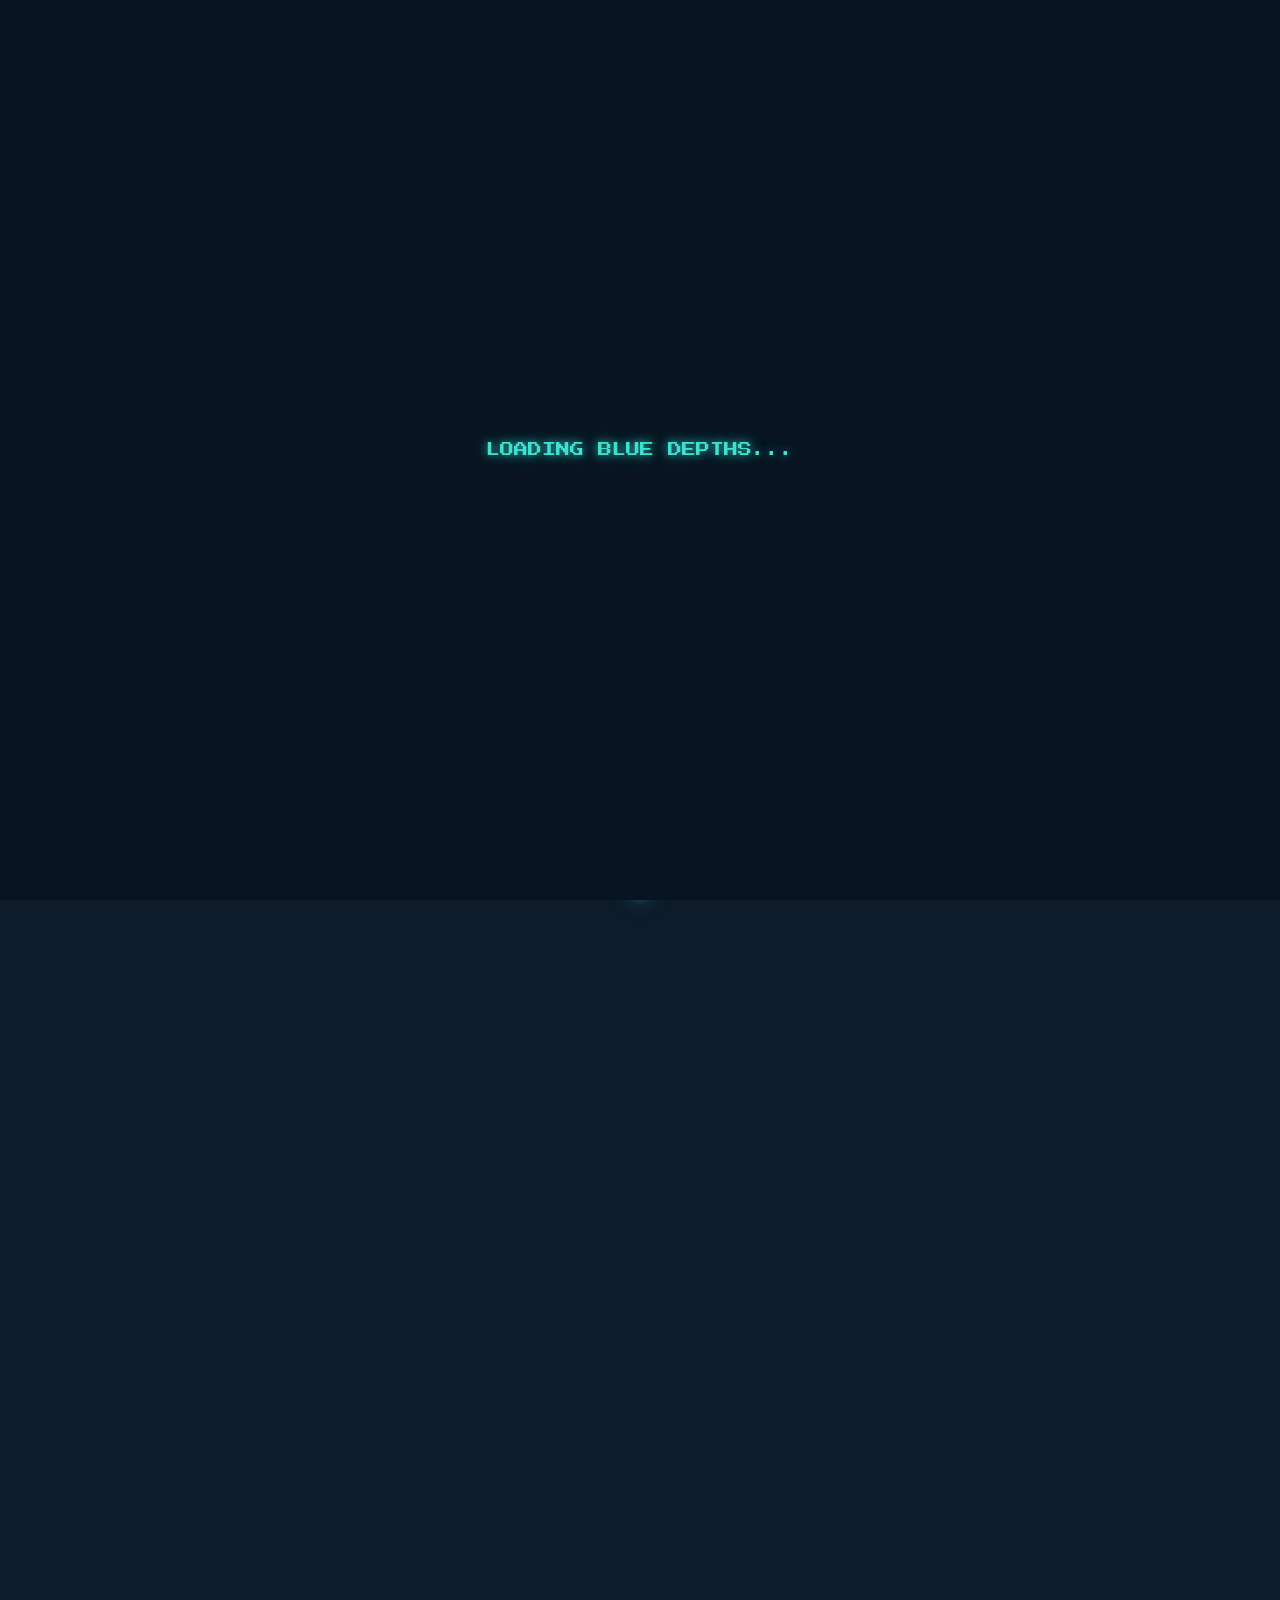
==== commit 5c137902: "yes loader" ====
--- a/html/index.html
+++ b/html/index.html
@@ -4,7 +4,7 @@
 <head>
   <meta charset="UTF-8">
   <meta name="viewport" content="width=device-width, initial-scale=1.0">
-  <title>Marine Quiz</title>
+  <title>Mariness</title>
 
   <!-- Google Font -->
   <link rel="preconnect" href="https://fonts.googleapis.com">
@@ -720,5 +720,9 @@
   </div>
 </div>
 
+<div id="loader">
+  <div class="loader-text">LOADING BLUE DEPTHS...</div>
+</div>
+
 </body>
 </html>
--- a/html/css/common.css
+++ b/html/css/common.css
@@ -29,7 +29,10 @@
 :root {
   --feedback-offset: 100px;
 }
+
 /* ================= COMPACT MOBILE MODAL ================= */
+
+
 .modal {
   display: none;
   position: fixed;
@@ -796,8 +799,47 @@
   overflow: hidden;
 }
 
-body.modal-open {
-  overflow: hidden !important;
+
+#loader {
   position: fixed;
-  width: 100%;
-}+  inset: 0;
+  background: #081521;
+  display: flex;
+  align-items: center;
+  justify-content: center;
+  z-index: 99999;
+  transition: opacity 0.6s ease, visibility 0.6s ease;
+}
+
+#loader.hide {
+  opacity: 0;
+  visibility: hidden;
+}
+
+/* FIXED LOADER TEXT - No harsh border */
+.loader-text {
+  font-family: "Press Start 2P", system-ui;
+  font-size: 14px;
+  color: #40E0D0;
+  text-align: center;
+  
+  /* Soft glow only */
+  text-shadow: 
+    0 0 8px rgba(64, 224, 208, 0.7),
+    0 0 16px rgba(64, 224, 208, 0.4);
+  
+  animation: pulse 1.5s infinite ease-in-out;
+  background: rgba(7, 21, 37, 0.6);   /* subtle background */
+}
+
+@keyframes pulse {
+  0%, 100% { 
+    opacity: 0.85; 
+    transform: scale(1); 
+  }
+  50% { 
+    opacity: 1; 
+    transform: scale(1.03); 
+  }
+}
+
--- a/html/css/homepage.css
+++ b/html/css/homepage.css
@@ -280,14 +280,14 @@
     transform: scale(0.8);
 
     box-shadow:
-      0 0 5px #40E0D0;
+      0 0 0px #40E0D0;
   }
 
   to {
     transform: scale(1.2);
 
     box-shadow:
-      0 0 20px #40E0D0;
+      0 0 0px #40E0D0;
   }
 }
 
--- a/html/css/species.css
+++ b/html/css/species.css
@@ -16,7 +16,9 @@
 .section-title {
   text-align: center;
 
-  font-size: clamp(1.5rem, 5vw, 2.6rem);
+  font-size: clamp(2rem, 5vw, 4rem);
+
+  letter-spacing: 2px;
 
   margin-bottom: 25px;
 }
@@ -150,6 +152,10 @@
   transition: all 0.4s ease;
   opacity: 0.6;
   transform: scale(0.85);
+}
+
+.species-card .habitat {
+    display: none;
 }
 
 .species-card.active {
@@ -245,7 +251,7 @@
 
 /* IMAGE SIDE - FULL COVER */
 .species-image {
-  flex: 1.15;
+  flex: 1.6;
   position: relative;
   height: 100%;
 }
@@ -254,19 +260,19 @@
 .species-image img {
   width: 100%;
   height: 100%;
-  object-fit: cover;
-  object-position: center;
-  display: block;
+  object-fit: fill;
+
+
 }
 
 /* TEXT SIDE */
 .species-content {
   flex: 0.85;
-  padding: 22px 20px;
+  padding: 14px 10px 14px 8px;
   display: flex;
   flex-direction: column;
   justify-content: center;
-  gap: 1px;
+  gap: 2px;
   overflow:hidden;
 }
 
@@ -282,48 +288,21 @@
   z-index: 5;
 }
 
-/* Text Styles */
-.species-content h3 {
-  font-size: 1.22rem;
-  margin: 0;
-  color: white;
-}
-
-.latin {
-  font-size: 0.88rem;
-  color: #7fb3c9;
-  margin: 0;
-  font-style: italic;
-}
-
-.desc {
-  font-size: 0.93rem;
-  line-height: 1.55;
-  color: #d0dce3;
-  margin: 8px 0;
-  flex-grow: 1;
-}
-
 .habitat span {
   color: #40E0D0;
   font-size: 0.82rem;
-}
-
-@media (min-width: 769) {
-  .species-card{
-    
-  }
 }
 
 /* ================= MOBILE - UNIFORM CARD HEIGHT ================= */
 @media (max-width: 768px) {
   .species-card {
     flex-direction: column;
-    height: 380px;           /* Fixed total height for all cards */
+    height: 40vh;           /* Fixed total height for all cards */
     min-width: 280px;
     flex: 0 0 280px;
     display: flex;
     flex-direction: column;
+      
   }
   
   .species-image {
@@ -472,10 +451,11 @@
 
   margin-bottom: 6px;
 
-  opacity: 0.8;
+  opacity: .7;
 
   letter-spacing: 0.5px;
 }
+
 
 /* ========================= MOBILE ========================= */
 @media (max-width: 600px) {
